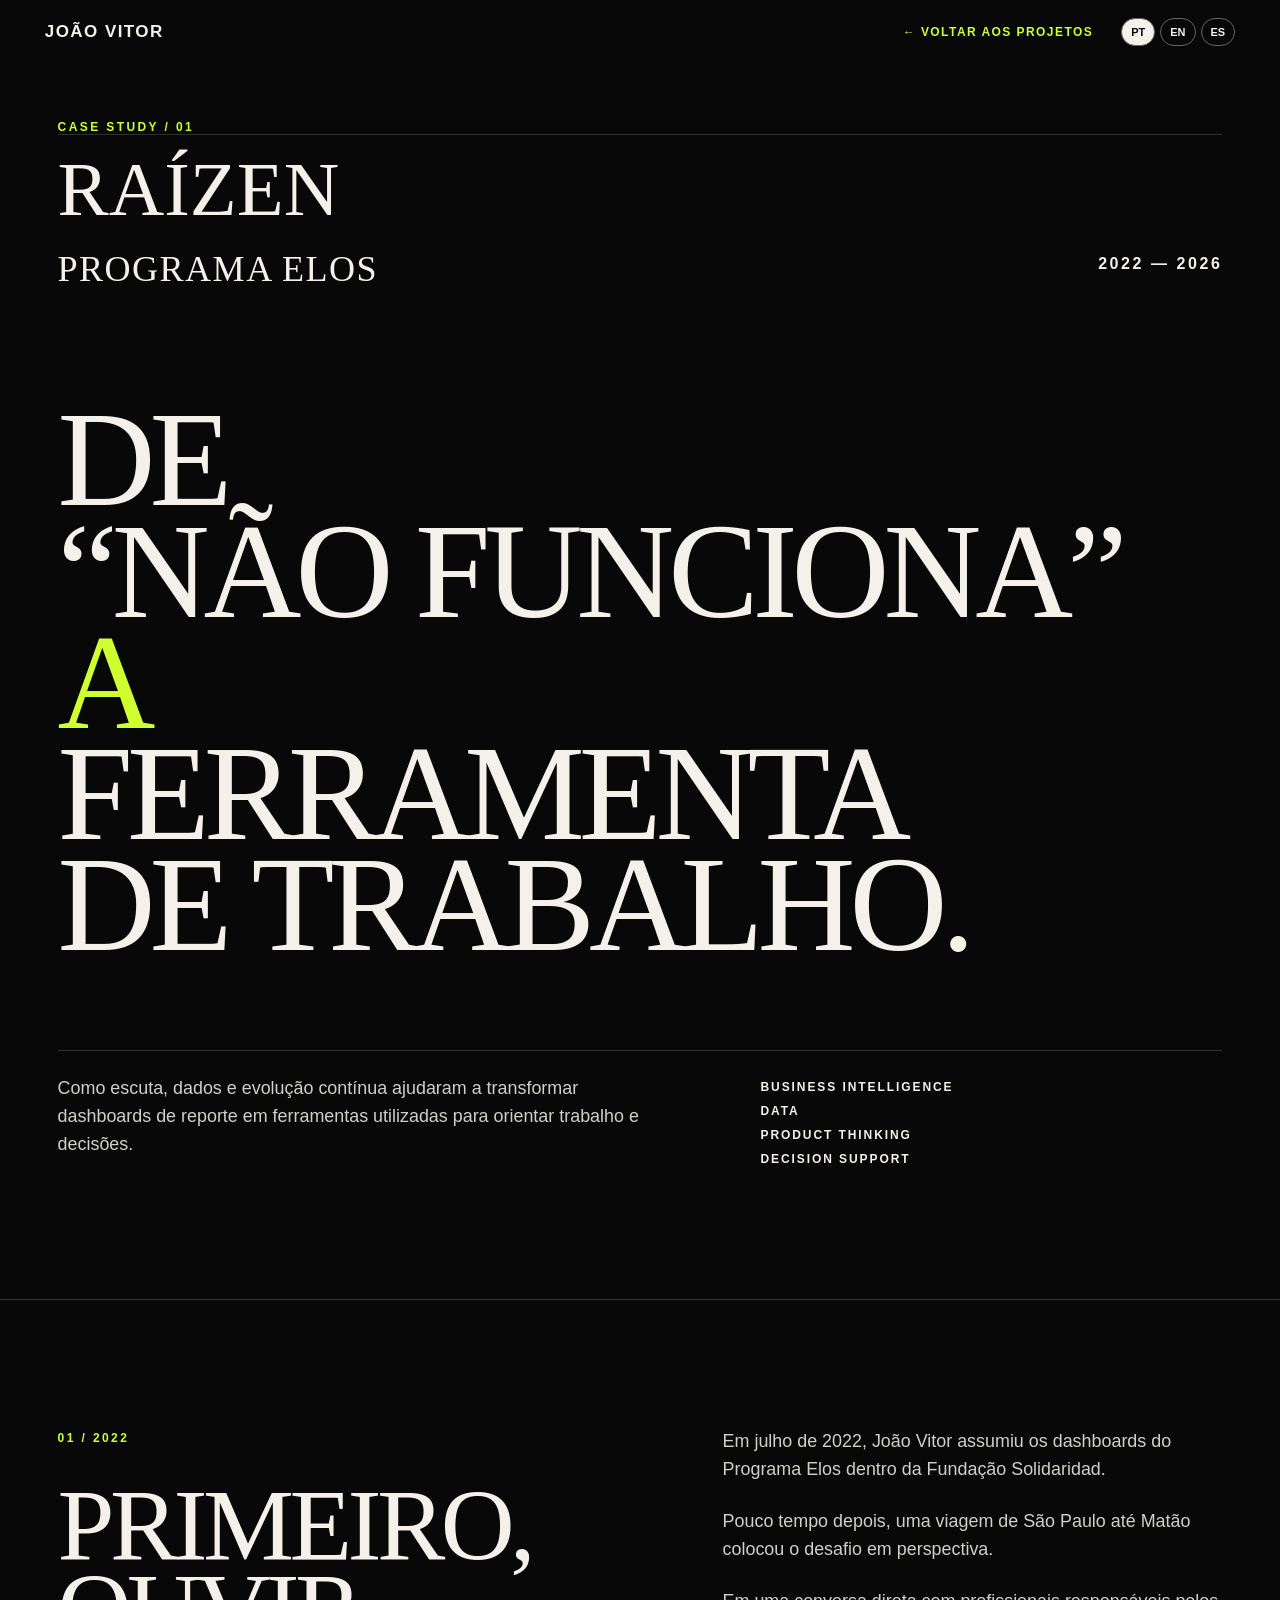
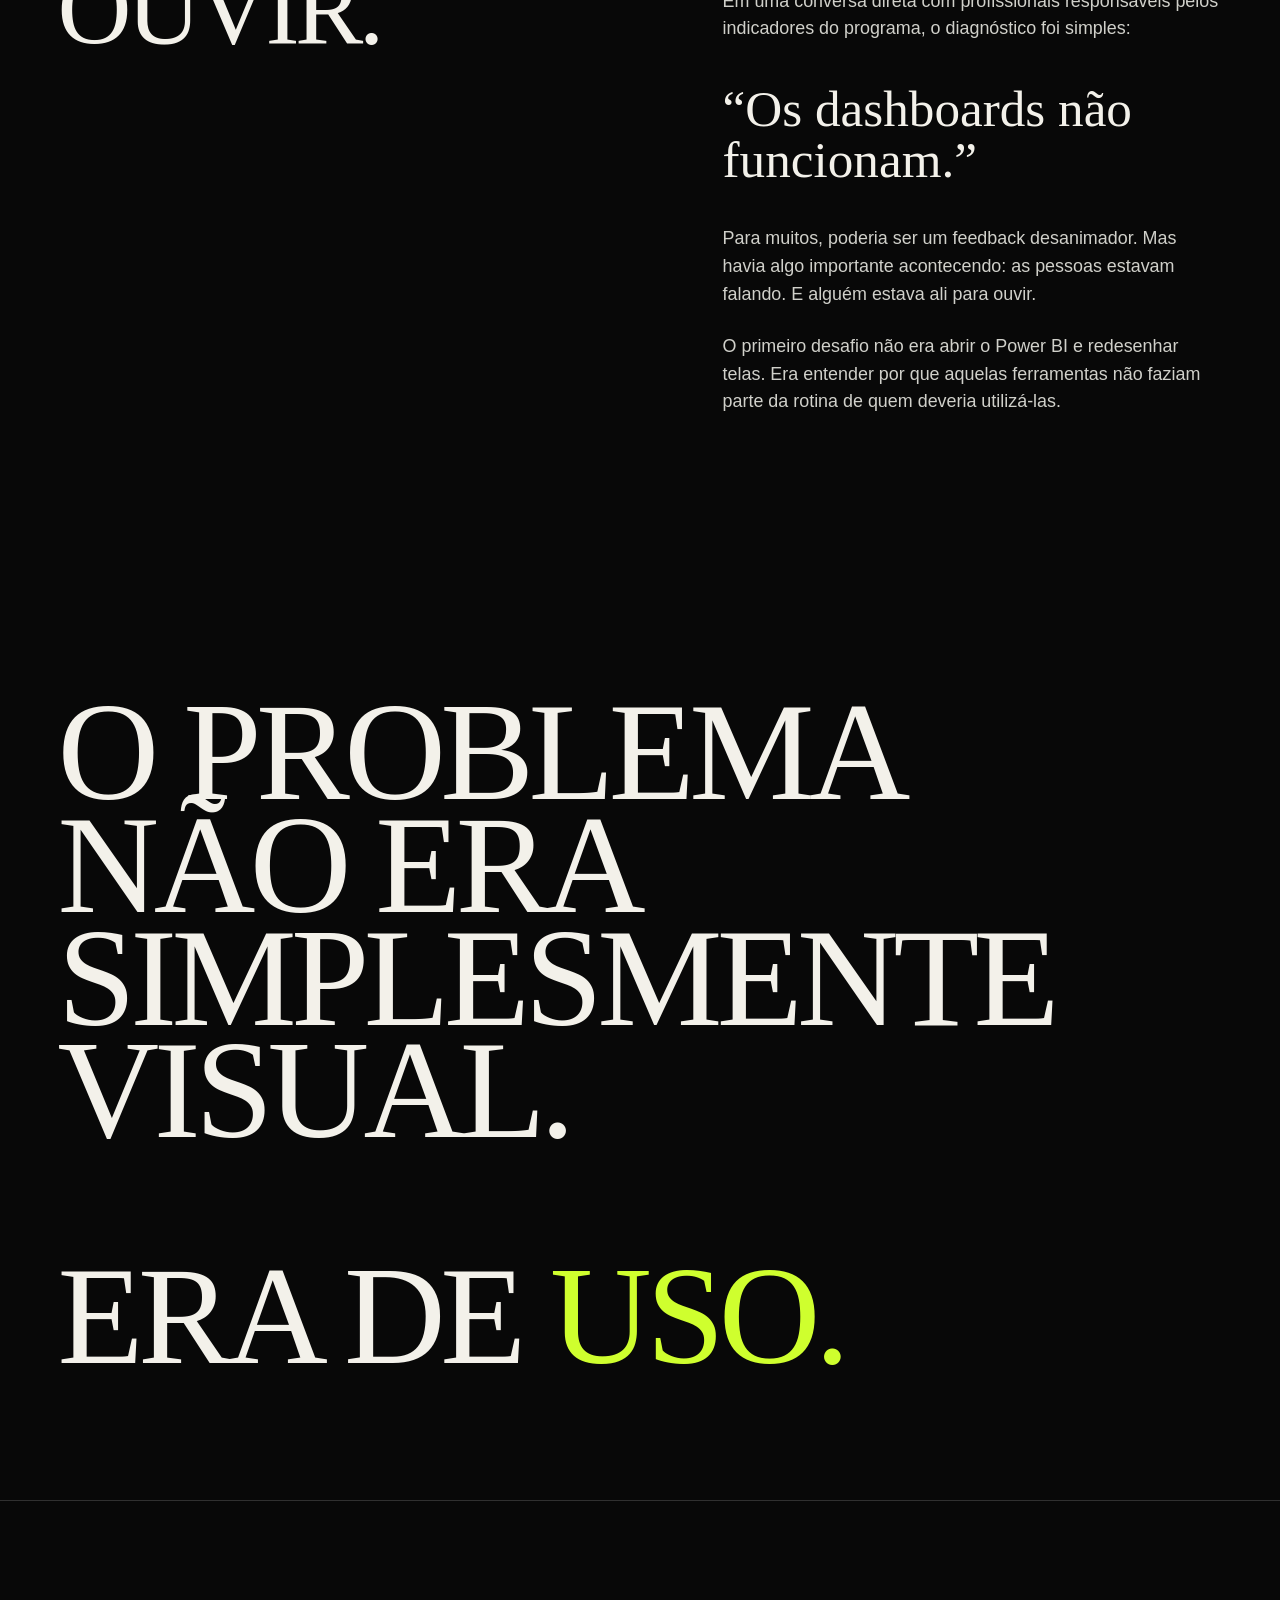
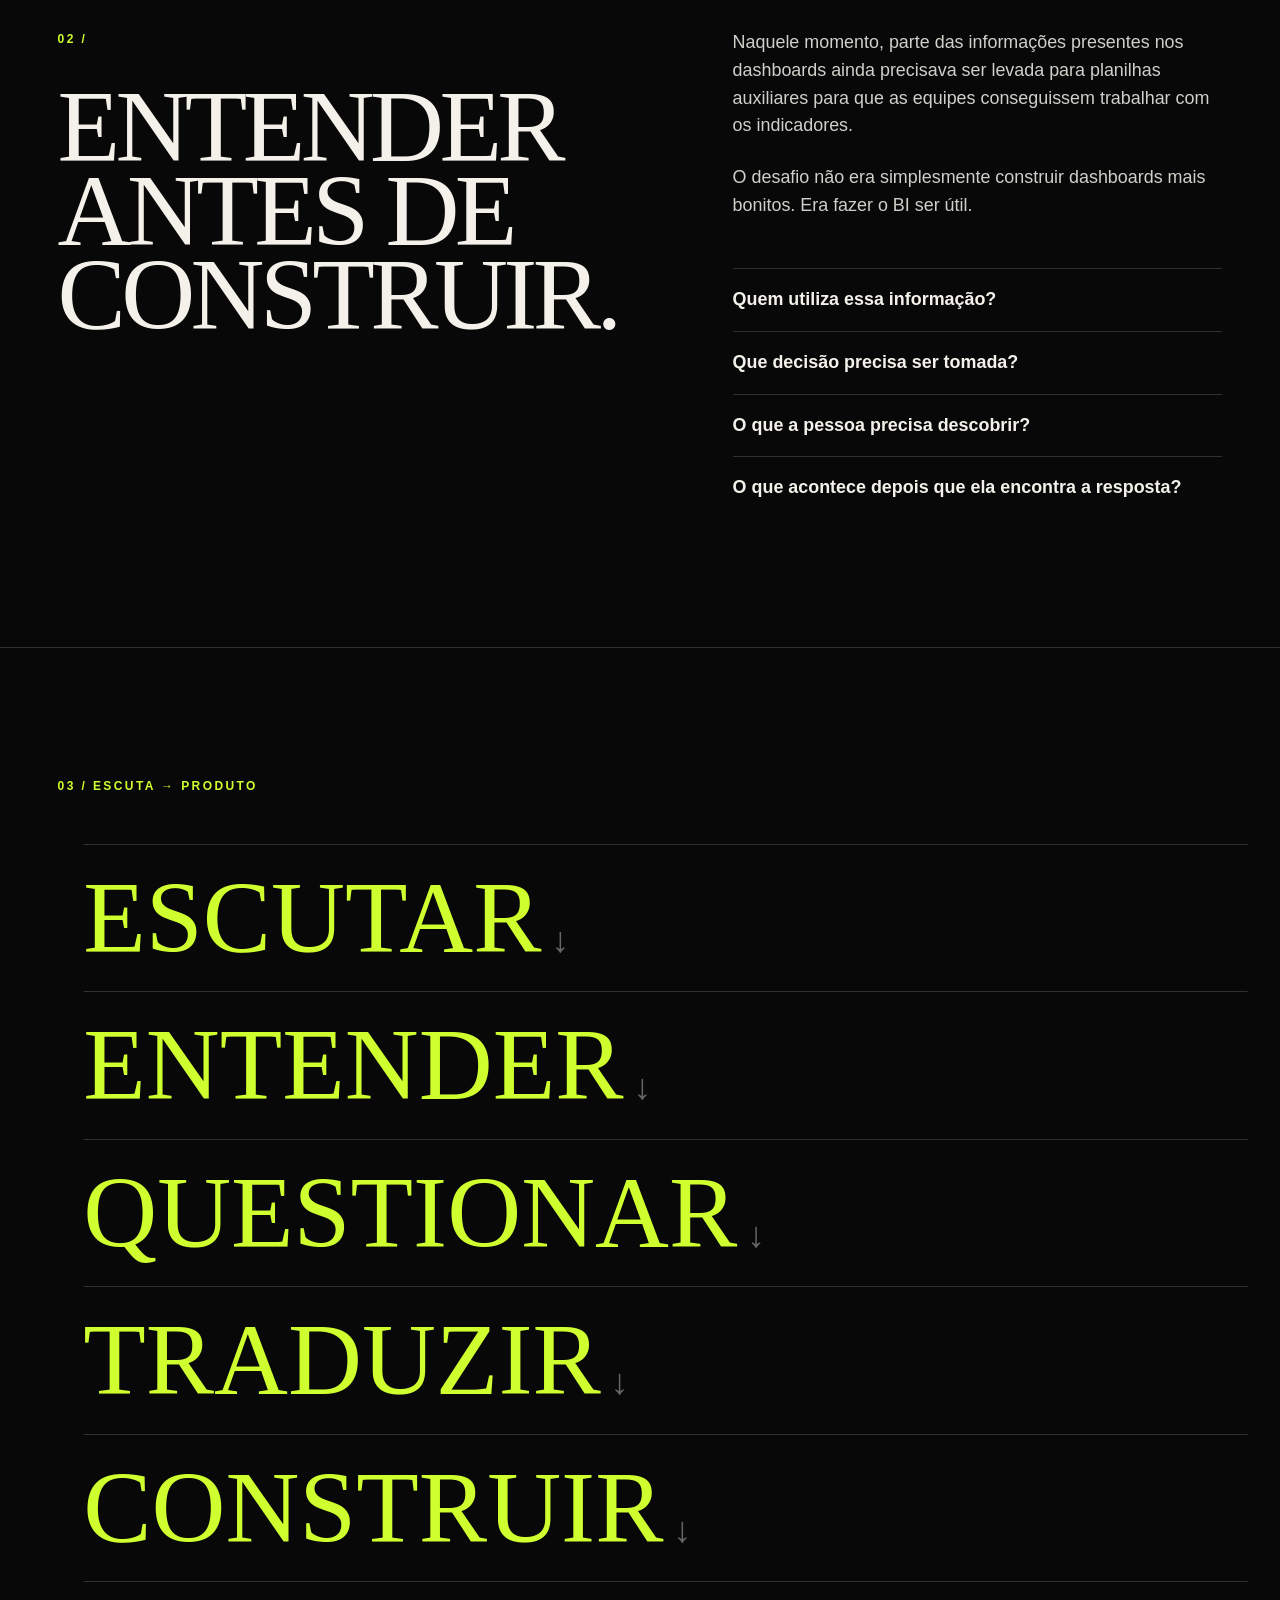
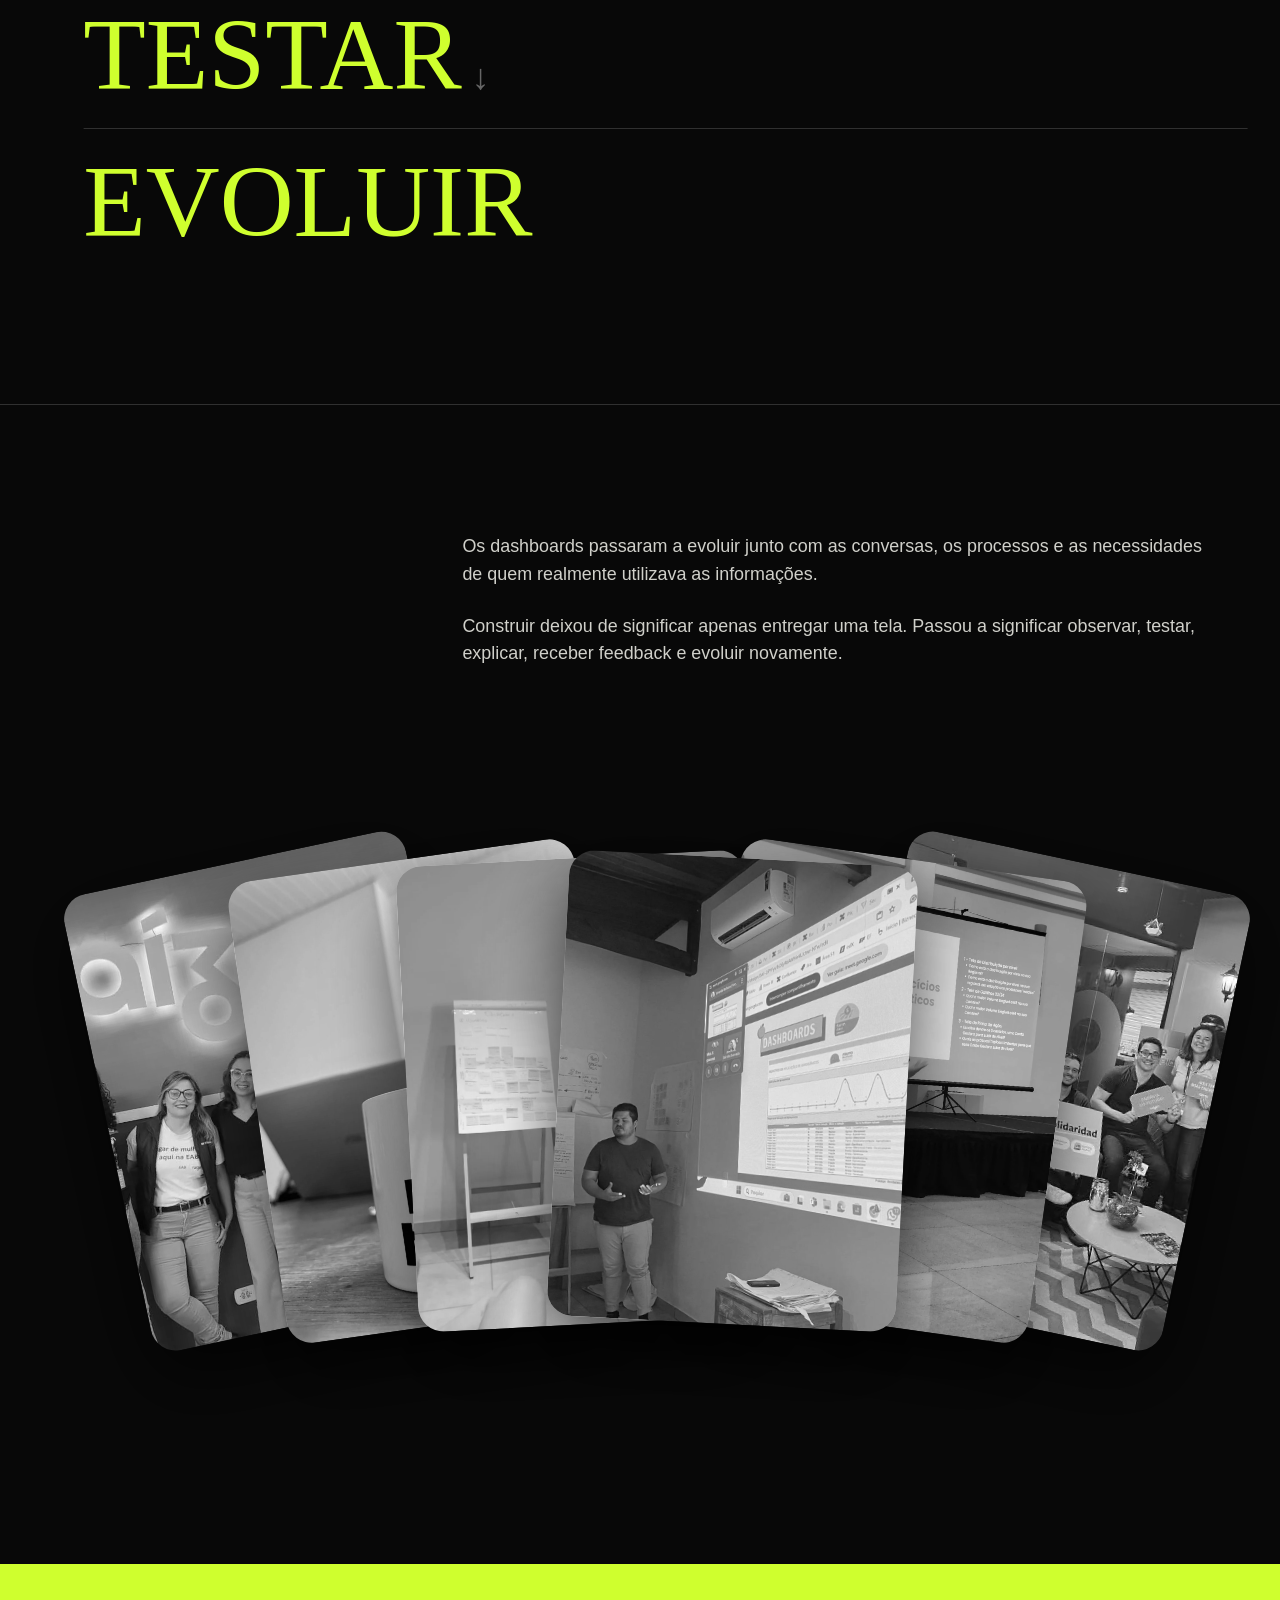
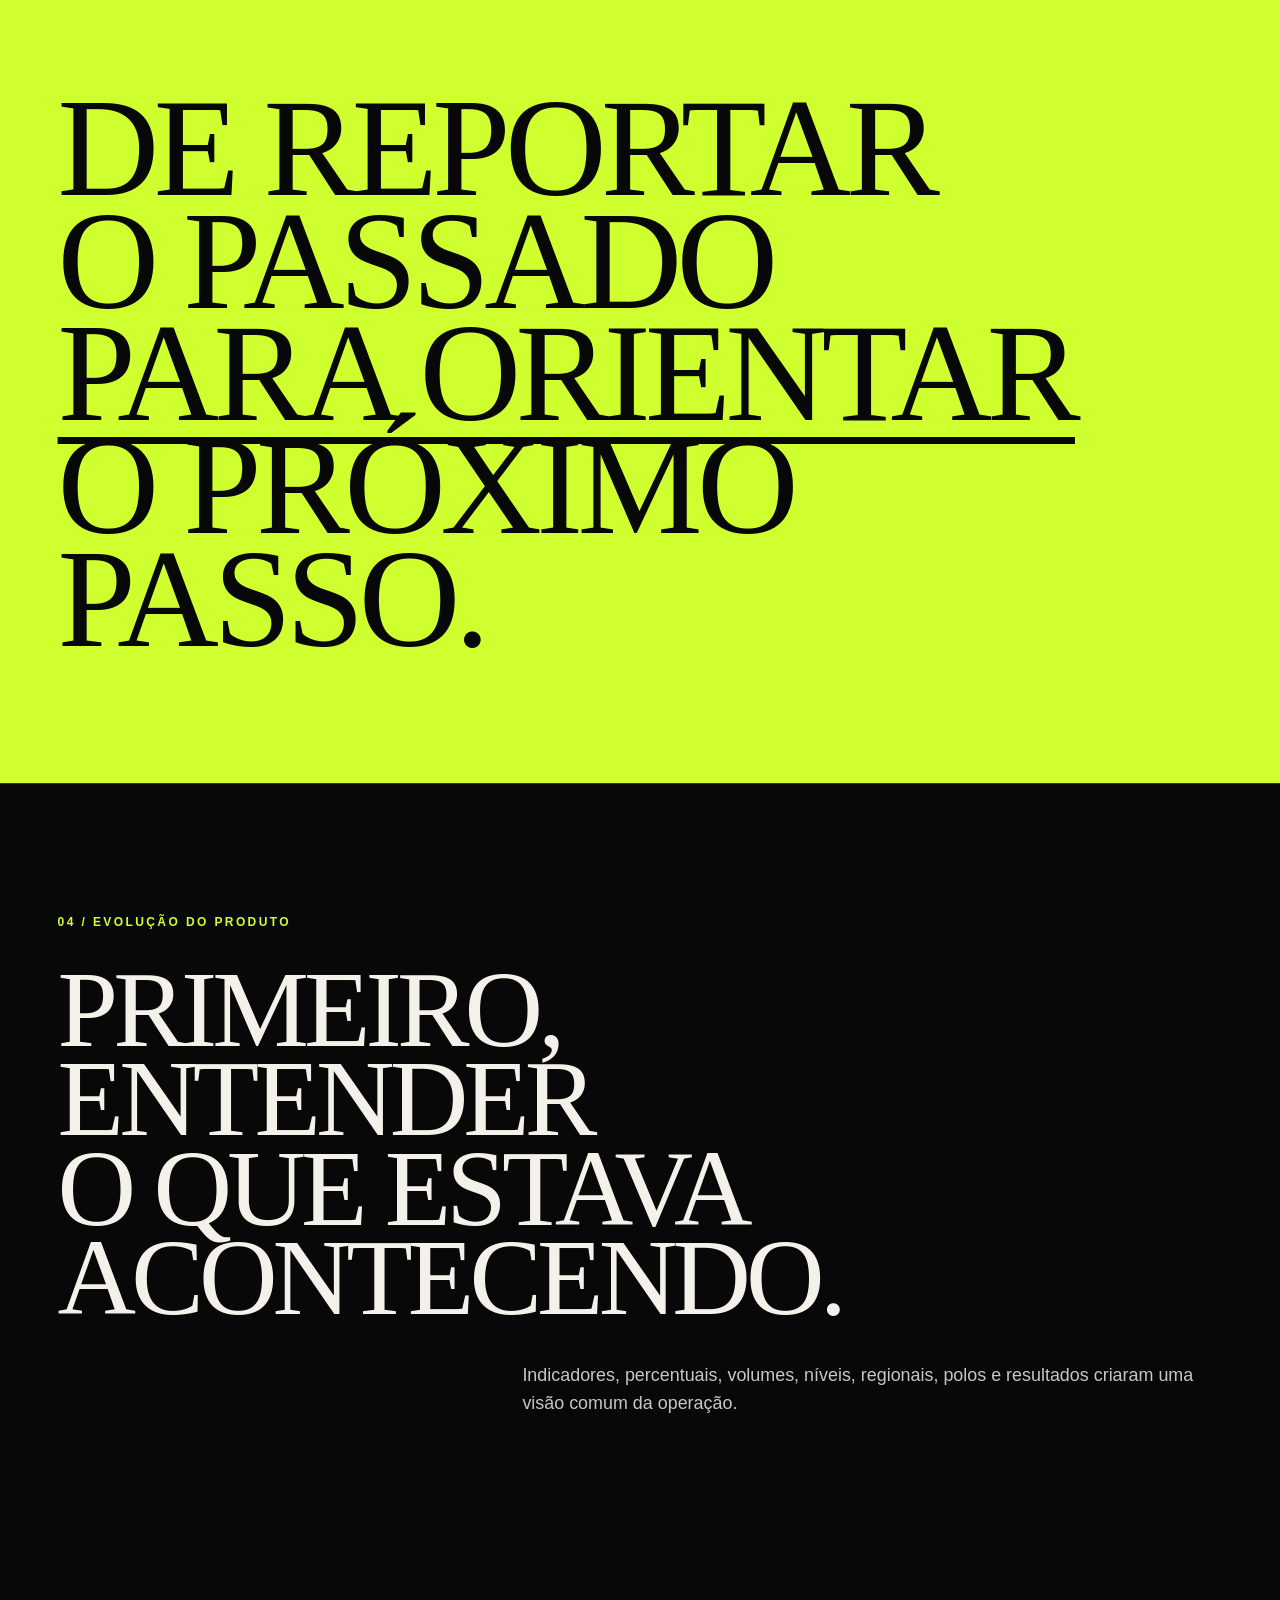
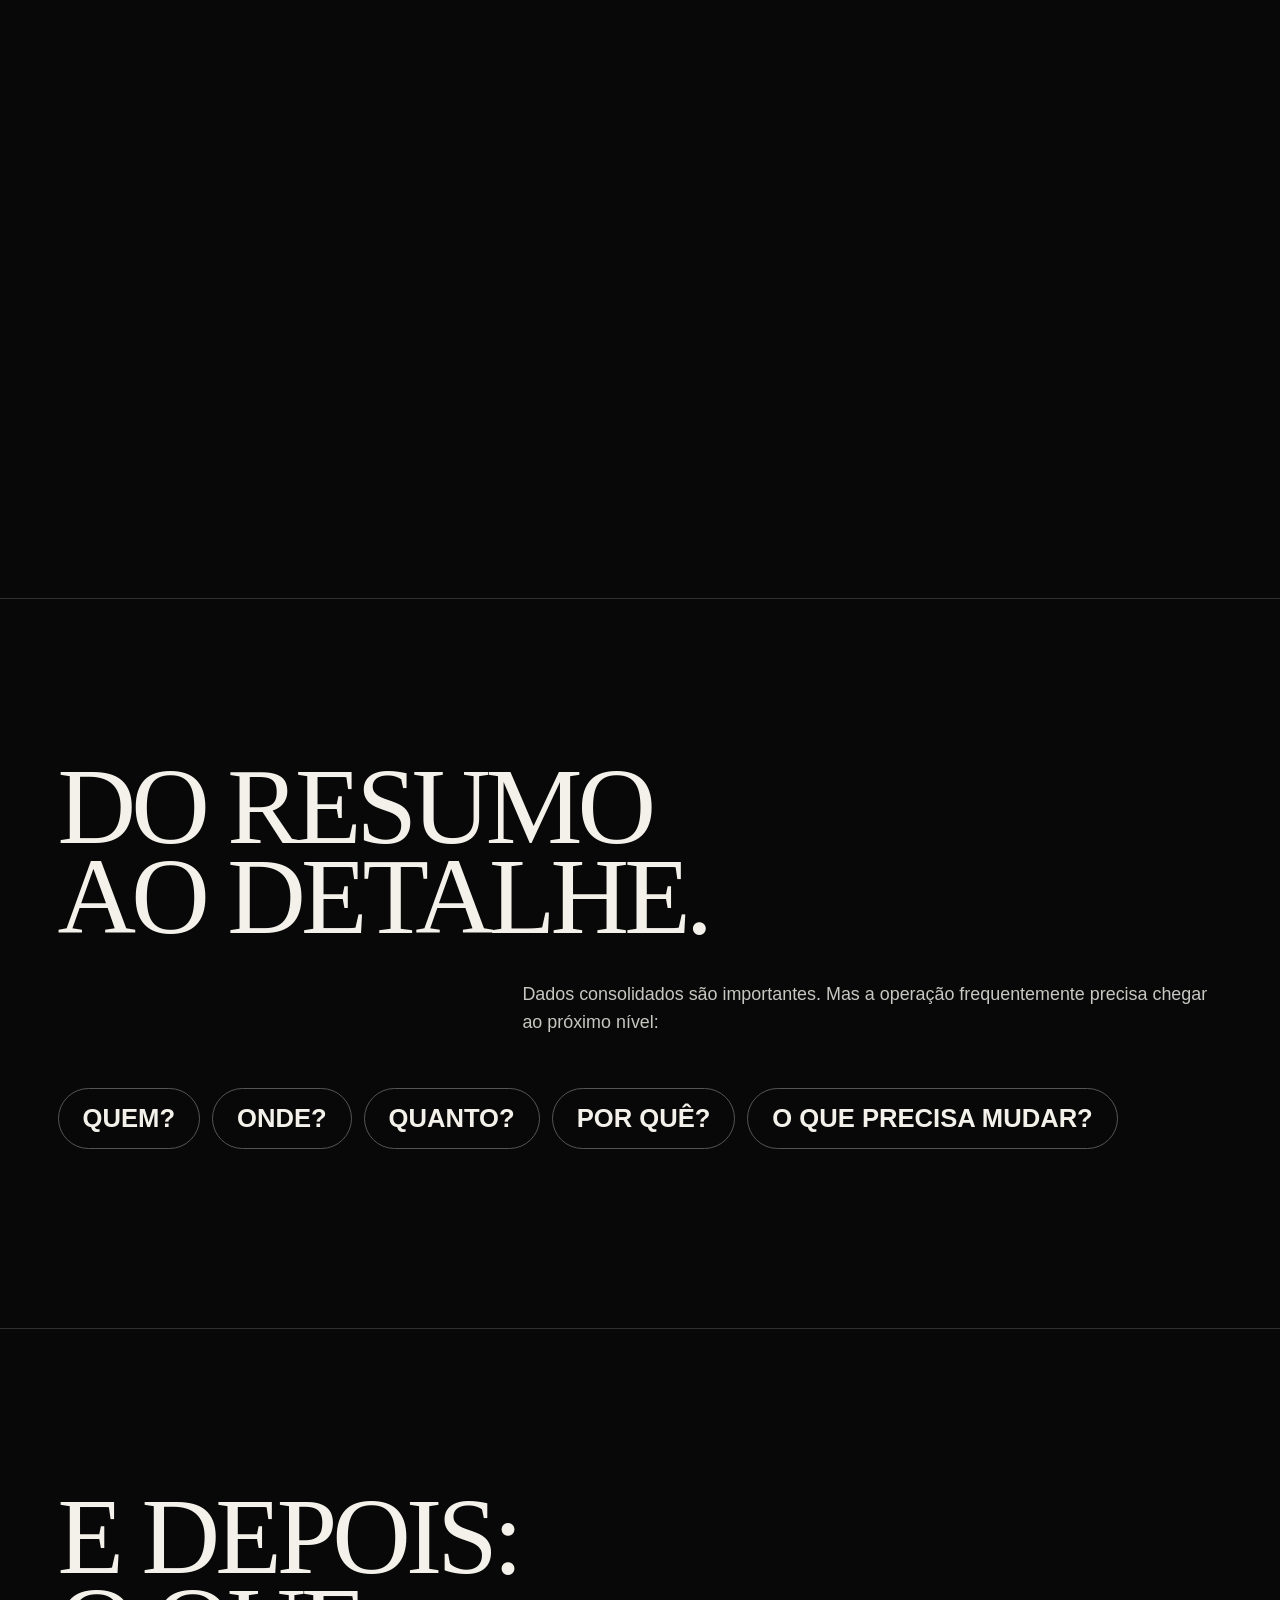
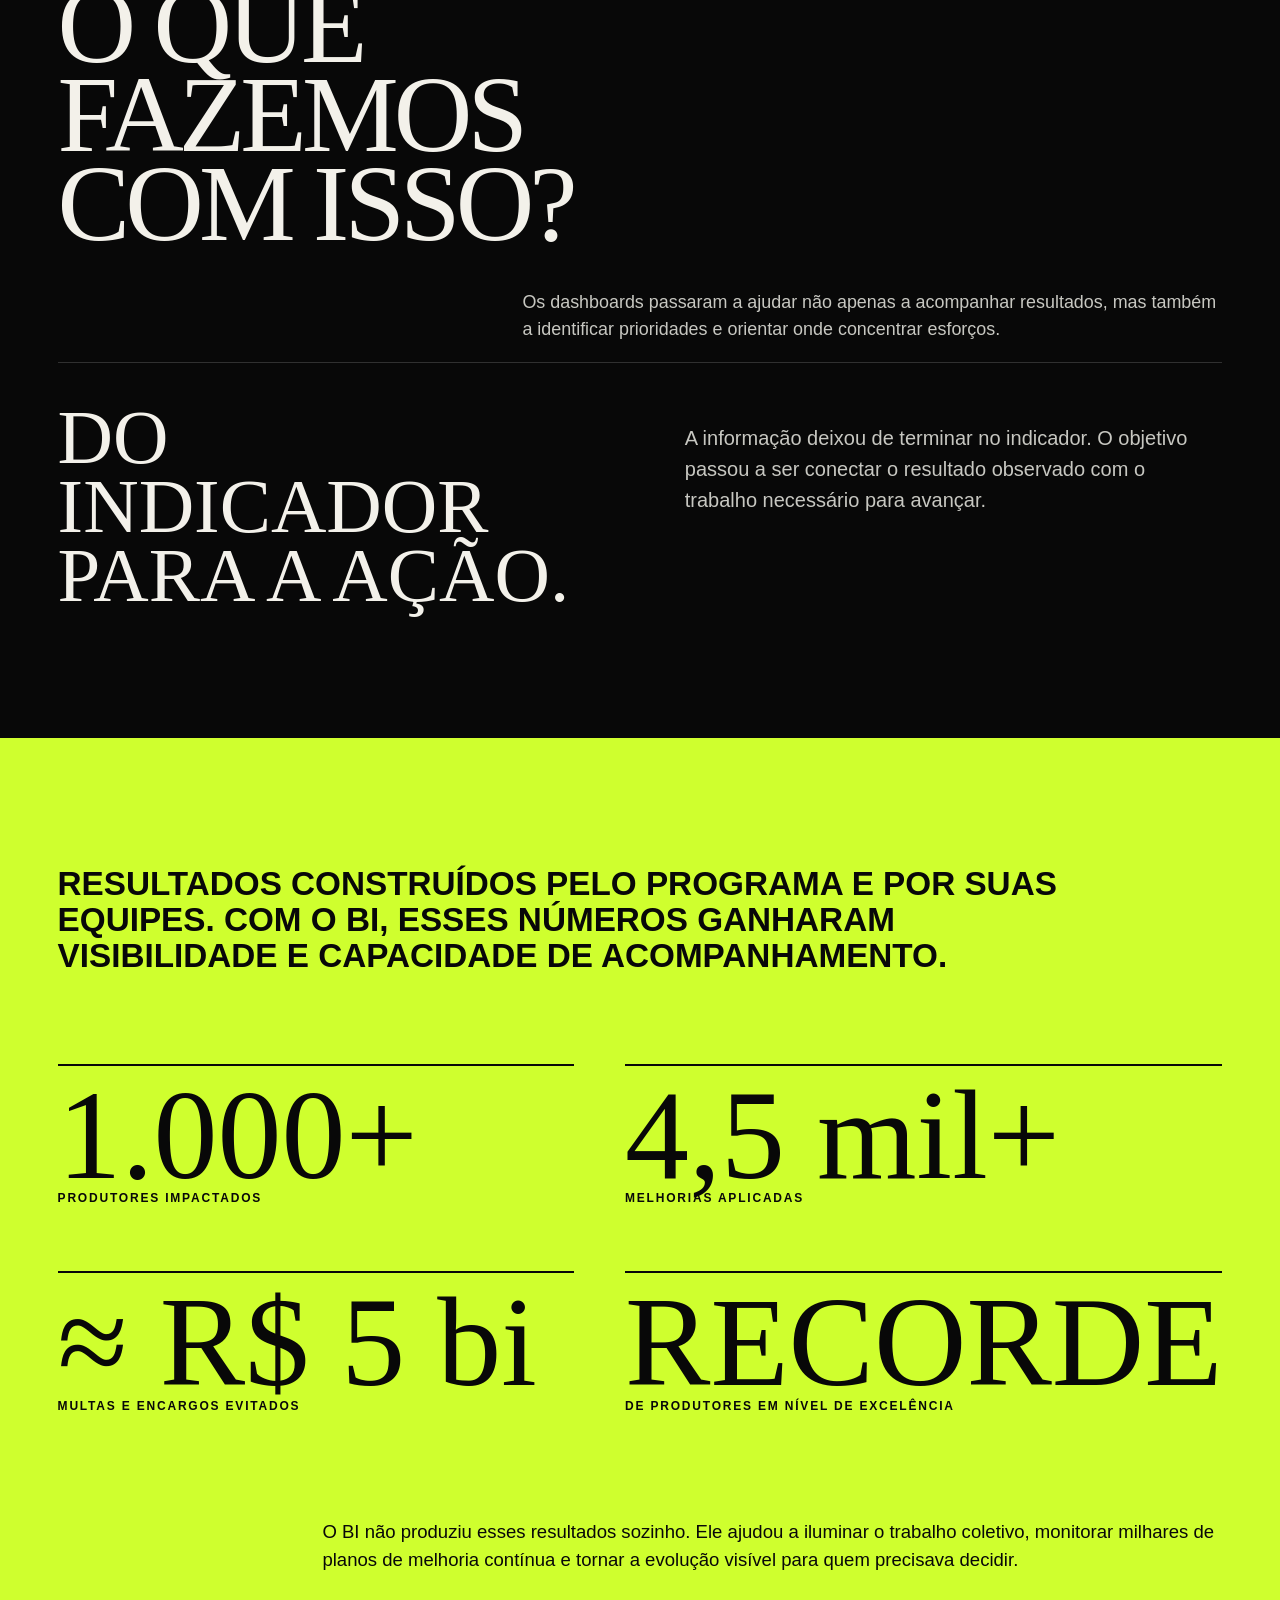
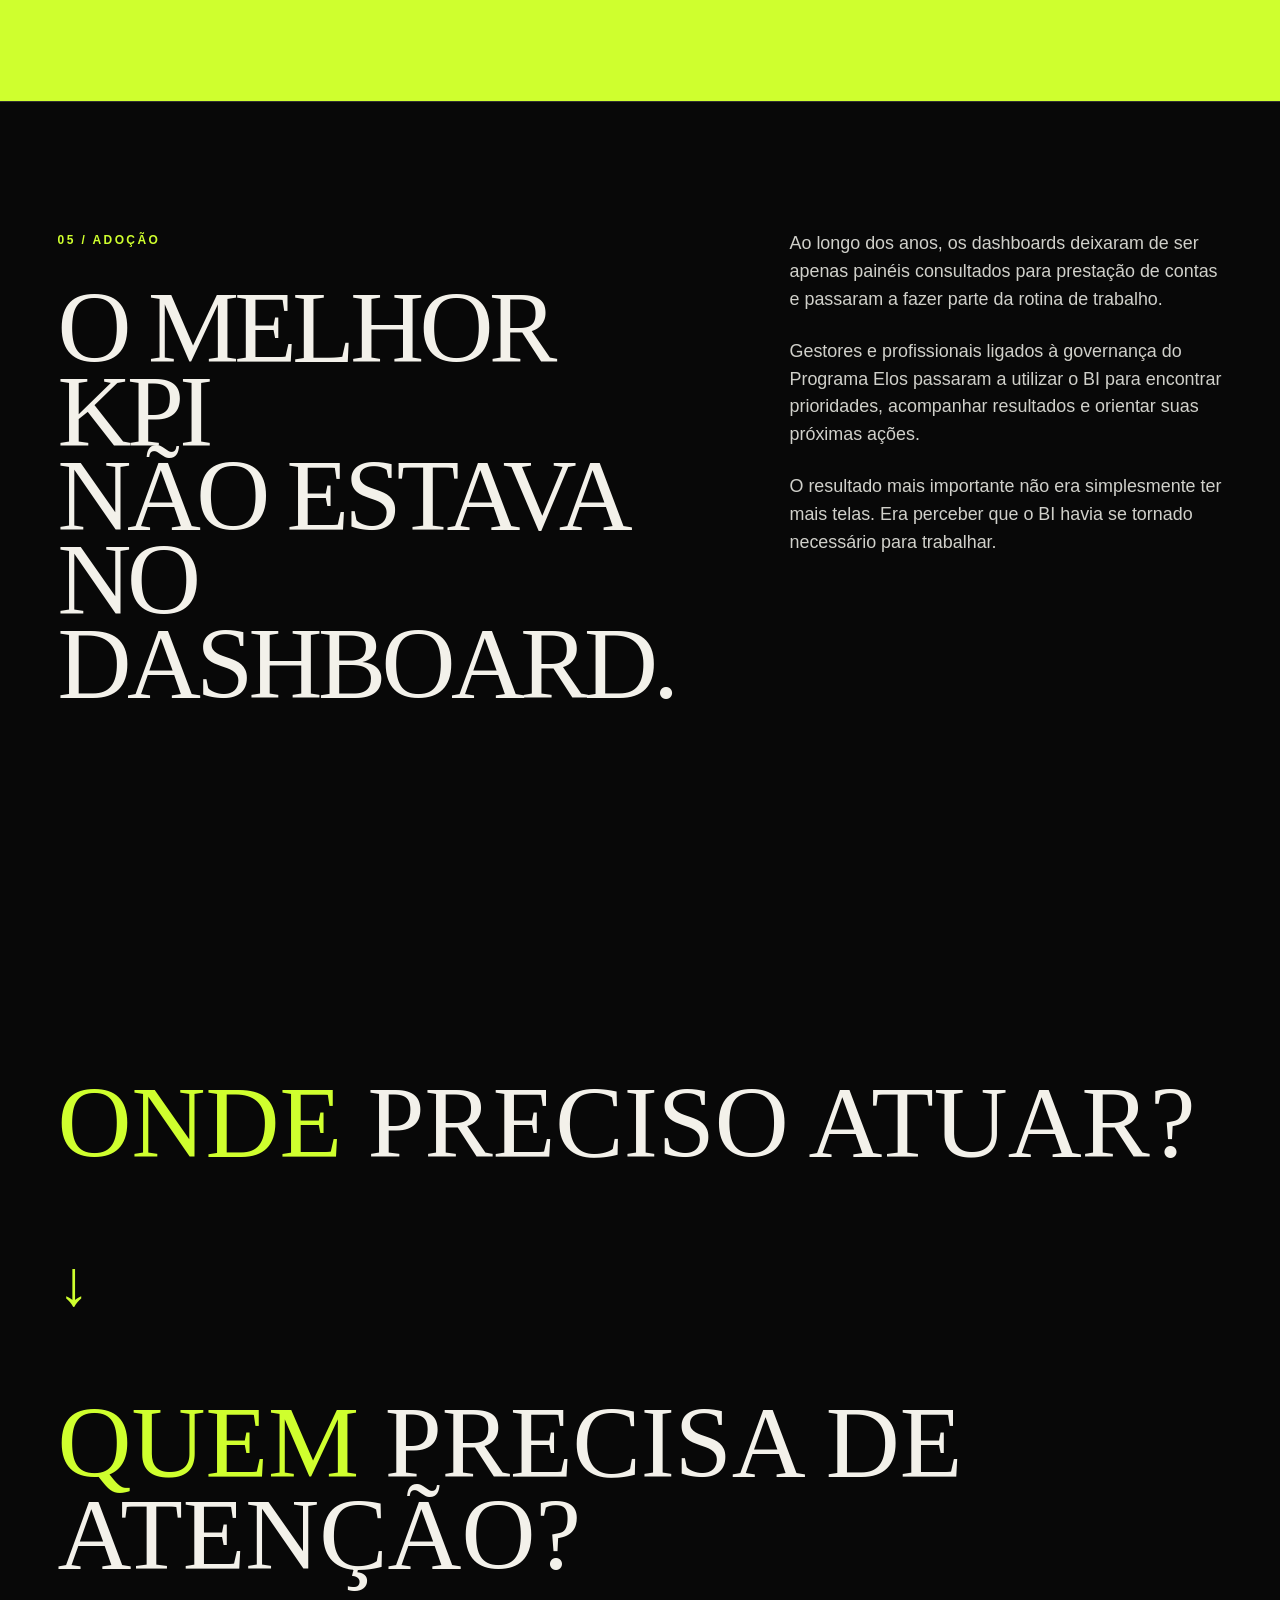
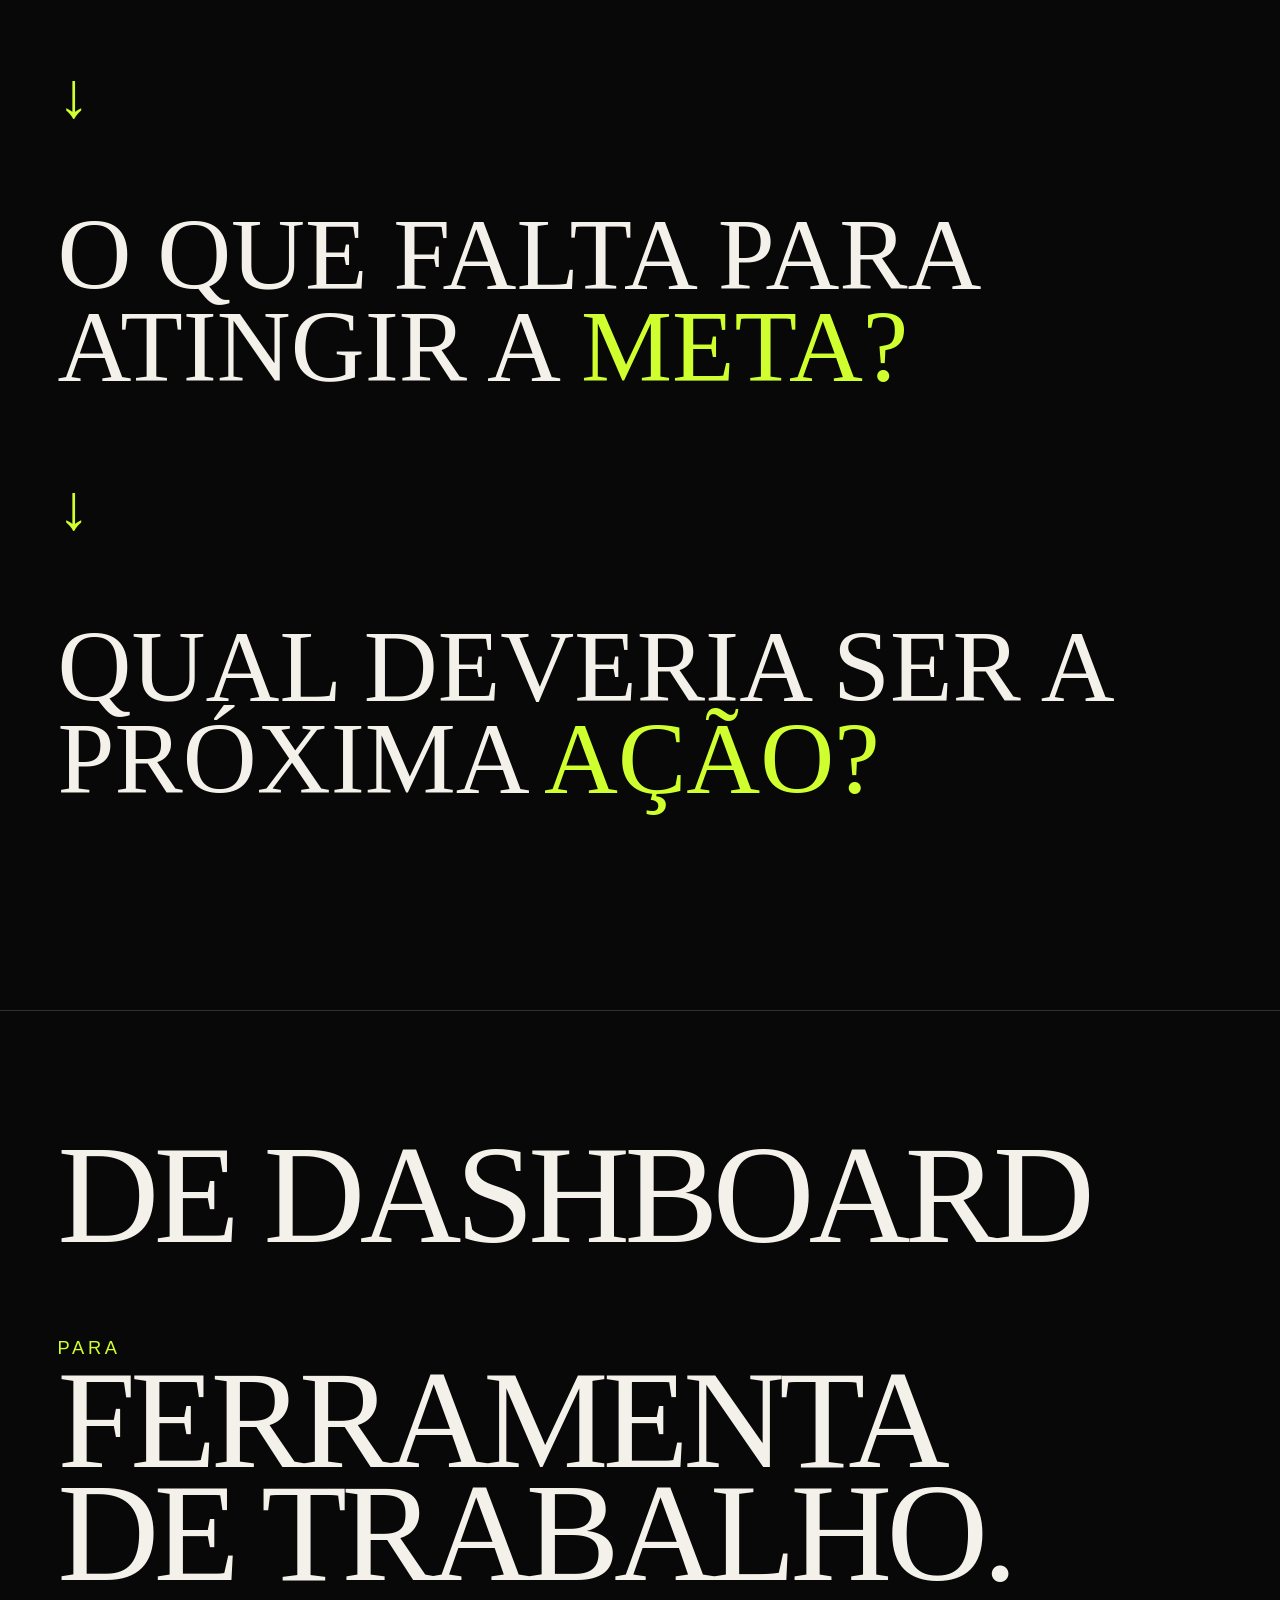
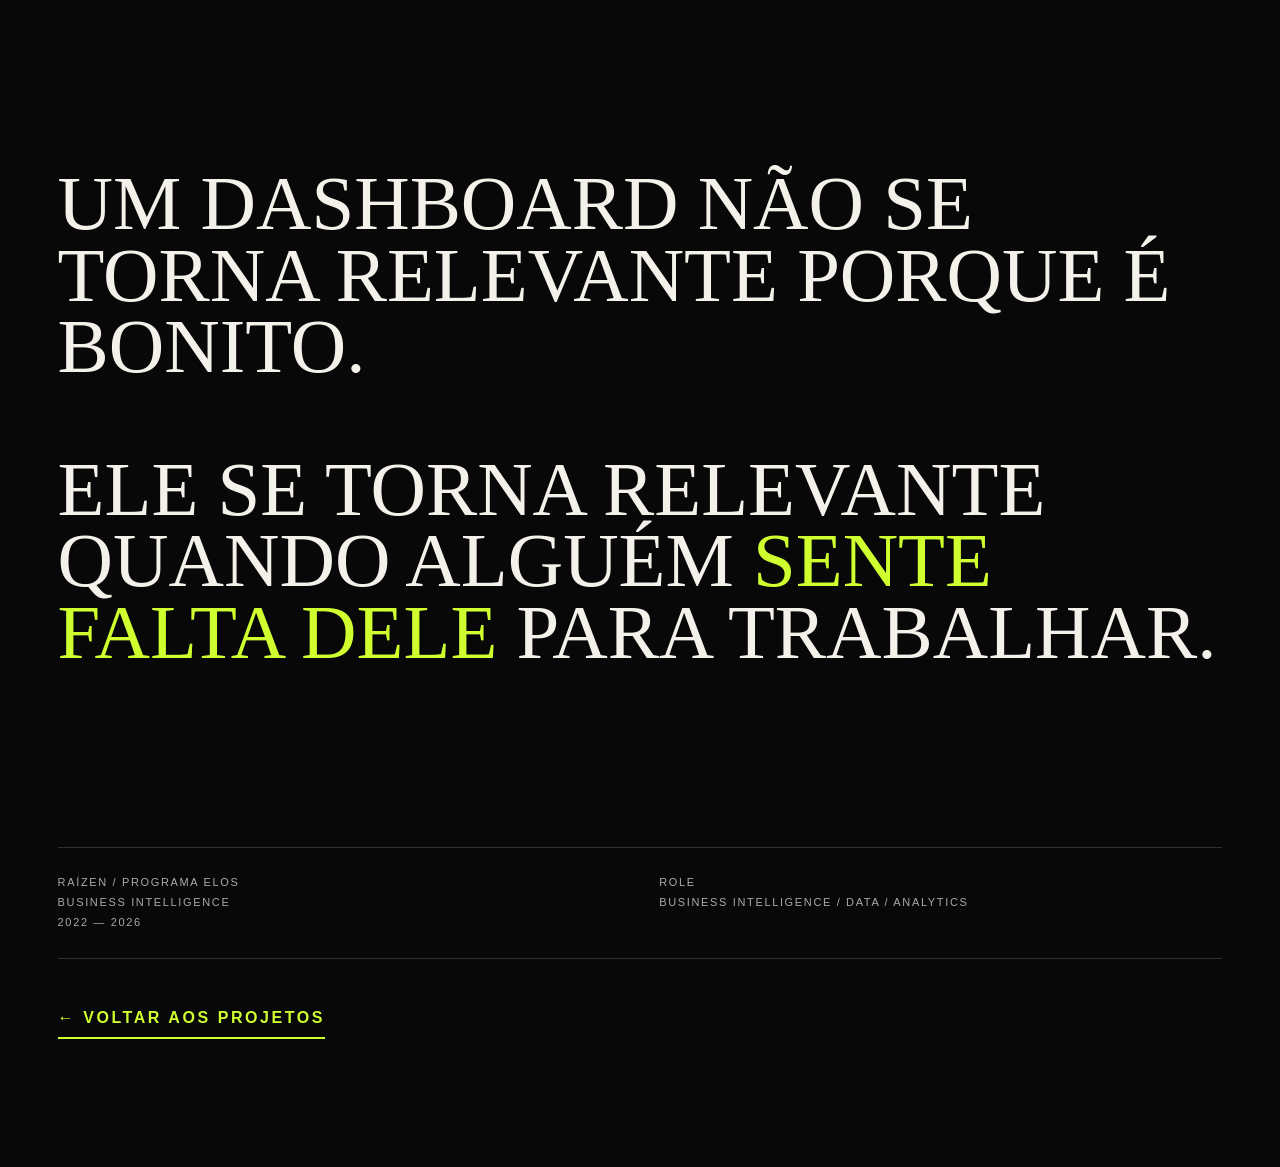
==== cases/raizen-elos/index.html @ 6db00ff1 "Add Raizen ELOS case study" ====
<!doctype html>
<html lang="pt-BR"><head>
<meta charset="utf-8"><meta name="viewport" content="width=device-width,initial-scale=1"><meta name="theme-color" content="#080808">
<meta name="description" content="Case Study do Programa ELOS: como escuta, dados e evolução contínua transformaram dashboards em ferramentas de trabalho.">
<title>Raízen / Programa ELOS — Case Study</title>
<link rel="icon" type="image/svg+xml" href="../../assets/favicon.svg"><link rel="canonical" href="https://joaogoncalves-collab.github.io/LandingPage/cases/raizen-elos/">
<meta property="og:type" content="article"><meta property="og:title" content="Raízen / Programa ELOS — Case Study"><meta property="og:image" content="https://joaogoncalves-collab.github.io/LandingPage/assets/cases/raizen-elos/team-raizen.webp">
<link rel="preload" as="image" href="../../assets/cases/raizen-elos/team-raizen.webp"><link rel="stylesheet" href="case.css"><script defer src="case.js"></script>
</head><body>
<a class="skip" href="#story" data-i18n="skip">Pular para o case</a>
<nav class="case-nav"><a class="brand" href="../../#work">JOÃO VITOR</a><a class="back" href="../../#work" data-i18n="back">← VOLTAR AOS PROJETOS</a><div class="langs" aria-label="Idioma"><button data-lang="pt">PT</button><button data-lang="en">EN</button><button data-lang="es">ES</button></div></nav>
<main id="story">
 <header class="case-hero section"><div class="wrap"><div class="kicker">CASE STUDY / 01</div><div class="hero-meta"><h1>RAÍZEN<br><span>PROGRAMA ELOS</span></h1><p>2022 — 2026</p></div><h2 data-i18n="heroTitle">DE<br>“NÃO FUNCIONA”<br><i>A</i><br>FERRAMENTA<br>DE TRABALHO.</h2><div class="hero-foot"><p data-i18n="heroDesc">Como escuta, dados e evolução contínua ajudaram a transformar dashboards de reporte em ferramentas utilizadas para orientar trabalho e decisões.</p><ul><li>BUSINESS INTELLIGENCE</li><li>DATA</li><li>PRODUCT THINKING</li><li>DECISION SUPPORT</li></ul></div></div></header>

 <section class="chapter section reveal"><div class="wrap split"><div><span class="num">01 / 2022</span><h2 data-i18n="listenTitle">PRIMEIRO,<br>OUVIR.</h2></div><div class="copy" data-i18n="listenCopy"><p>Em julho de 2022, João Vitor assumiu os dashboards do Programa Elos dentro da Fundação Solidaridad.</p><p>Pouco tempo depois, uma viagem de São Paulo até Matão colocou o desafio em perspectiva.</p><p>Em uma conversa direta com profissionais responsáveis pelos indicadores do programa, o diagnóstico foi simples:</p><blockquote>“Os dashboards não funcionam.”</blockquote><p>Para muitos, poderia ser um feedback desanimador. Mas havia algo importante acontecendo: as pessoas estavam falando. E alguém estava ali para ouvir.</p><p>O primeiro desafio não era abrir o Power BI e redesenhar telas. Era entender por que aquelas ferramentas não faziam parte da rotina de quem deveria utilizá-las.</p></div></div></section>
 <section class="statement section"><div class="wrap"><p data-i18n="useStatement">O PROBLEMA<br>NÃO ERA<br>SIMPLESMENTE<br>VISUAL.<br><br>ERA DE <em>USO.</em></p></div></section>

 <section class="chapter section reveal"><div class="wrap split"><div><span class="num">02 /</span><h2 data-i18n="understandTitle">ENTENDER<br>ANTES DE<br>CONSTRUIR.</h2></div><div class="copy" data-i18n="understandCopy"><p>Naquele momento, parte das informações presentes nos dashboards ainda precisava ser levada para planilhas auxiliares para que as equipes conseguissem trabalhar com os indicadores.</p><p>O desafio não era simplesmente construir dashboards mais bonitos. Era fazer o BI ser útil.</p><ul class="questions"><li>Quem utiliza essa informação?</li><li>Que decisão precisa ser tomada?</li><li>O que a pessoa precisa descobrir?</li><li>O que acontece depois que ela encontra a resposta?</li></ul></div></div></section>

 <section class="process section"><div class="wrap"><span class="num" data-i18n="processLabel">03 / ESCUTA → PRODUTO</span><ol><li data-i18n="p1">ESCUTAR</li><li data-i18n="p2">ENTENDER</li><li data-i18n="p3">QUESTIONAR</li><li data-i18n="p4">TRADUZIR</li><li data-i18n="p5">CONSTRUIR</li><li data-i18n="p6">TESTAR</li><li data-i18n="p7">EVOLUIR</li></ol></div></section>

 <section class="workshops section"><div class="wrap"><div class="workshop-copy copy reveal" data-i18n="workshopCopy"><p>Os dashboards passaram a evoluir junto com as conversas, os processos e as necessidades de quem realmente utilizava as informações.</p><p>Construir deixou de significar apenas entregar uma tela. Passou a significar observar, testar, explicar, receber feedback e evoluir novamente.</p></div> <div class="fan-shell photo-fan reveal" aria-label="Registros do trabalho coletivo"><img src="../../assets/cases/raizen-elos/team-raizen.webp" alt="Equipe do projeto na Raízen"><img src="../../assets/cases/raizen-elos/working.webp" loading="lazy" alt="João trabalhando durante o projeto"><img src="../../assets/cases/raizen-elos/workshop.webp" loading="lazy" alt="Workshop de construção do produto"><img src="../../assets/cases/raizen-elos/dashboard-presentation.webp" loading="lazy" alt="Apresentação de dashboard"><img src="../../assets/cases/raizen-elos/practical-exercises.webp" loading="lazy" alt="Exercícios práticos com usuários"><img src="../../assets/cases/raizen-elos/team-pulse.webp" loading="lazy" alt="Equipe reunida no Programa ELOS"></div></div></section>

 <section class="transition section"><div class="wrap"><p data-i18n="transition">DE REPORTAR<br>O PASSADO<br><span>PARA ORIENTAR</span><br>O PRÓXIMO PASSO.</p></div></section>

 <section class="dash-chapter section"><div class="wrap"><span class="num" data-i18n="evolutionLabel">04 / EVOLUÇÃO DO PRODUTO</span><h2 data-i18n="reportTitle">PRIMEIRO,<br>ENTENDER<br>O QUE ESTAVA<br>ACONTECENDO.</h2><p class="dash-copy" data-i18n="reportCopy">Indicadores, percentuais, volumes, níveis, regionais, polos e resultados criaram uma visão comum da operação.</p><div class="fan-shell bi-fan reveal" aria-label="Telas completas do BI ELOS com dados pessoais desfocados"><img src="../../assets/cases/raizen-elos/elos-full-action.webp" loading="lazy" alt="Tela completa de prioridades"><img src="../../assets/cases/raizen-elos/elos-full-guidance.webp" loading="lazy" alt="Tela completa de orientação para subida de nível"><img src="../../assets/cases/raizen-elos/elos-full-detail.webp" loading="lazy" alt="Tela completa de detalhamento, com dados sensíveis desfocados"><img src="../../assets/cases/raizen-elos/elos-full-overview.webp" loading="lazy" alt="Tela completa de visão geral, com dados sensíveis desfocados"><img src="../../assets/cases/raizen-elos/elos-full-reduction-table.webp" loading="lazy" alt="Tela completa de redução em tabela, com dados sensíveis desfocados"><img src="../../assets/cases/raizen-elos/elos-full-reduction-chart.webp" loading="lazy" alt="Tela completa de redução em gráficos, com dados sensíveis desfocados"></div></div></section>

 <section class="dash-chapter section"><div class="wrap"><h2 data-i18n="detailTitle">DO RESUMO<br>AO DETALHE.</h2><p class="dash-copy" data-i18n="detailCopy">Dados consolidados são importantes. Mas a operação frequentemente precisa chegar ao próximo nível:</p><div class="big-questions"><span data-i18n="q1">QUEM?</span><span data-i18n="q2">ONDE?</span><span data-i18n="q3">QUANTO?</span><span data-i18n="q4">POR QUÊ?</span><span data-i18n="q5">O QUE PRECISA MUDAR?</span></div></div></section>

 <section class="dash-chapter section"><div class="wrap"><h2 data-i18n="actionTitle">E DEPOIS:<br>O QUE<br>FAZEMOS<br>COM ISSO?</h2><p class="dash-copy" data-i18n="actionCopy">Os dashboards passaram a ajudar não apenas a acompanhar resultados, mas também a identificar prioridades e orientar onde concentrar esforços.</p><div class="action-note"><h3 data-i18n="indicatorTitle">DO INDICADOR<br>PARA A AÇÃO.</h3><p data-i18n="indicatorCopy">A informação deixou de terminar no indicador. O objetivo passou a ser conectar o resultado observado com o trabalho necessário para avançar.</p></div></div></section>

 <section class="scale section"><div class="wrap"><p class="impact-intro" data-i18n="impactIntro">RESULTADOS CONSTRUÍDOS PELO PROGRAMA E POR SUAS EQUIPES. COM O BI, ESSES NÚMEROS GANHARAM VISIBILIDADE E CAPACIDADE DE ACOMPANHAMENTO.</p><div class="stats impact-stats"><div><b>1.000+</b><span data-i18n="producers">PRODUTORES IMPACTADOS</span></div><div><b>4,5 mil+</b><span data-i18n="improvements">MELHORIAS APLICADAS</span></div><div><b>≈ R$ 5 bi</b><span data-i18n="avoided">MULTAS E ENCARGOS EVITADOS</span></div><div><b data-i18n="excellenceValue">RECORDE</b><span data-i18n="excellence">DE PRODUTORES EM NÍVEL DE EXCELÊNCIA</span></div></div><p class="impact-note" data-i18n="impactNote">O BI não produziu esses resultados sozinho. Ele ajudou a iluminar o trabalho coletivo, monitorar milhares de planos de melhoria contínua e tornar a evolução visível para quem precisava decidir.</p></div></section>

 <section class="chapter section adoption"><div class="wrap split"><div><span class="num" data-i18n="adoptionLabel">05 / ADOÇÃO</span><h2 data-i18n="adoptionTitle">O MELHOR KPI<br>NÃO ESTAVA<br>NO DASHBOARD.</h2></div><div class="copy" data-i18n="adoptionCopy"><p>Ao longo dos anos, os dashboards deixaram de ser apenas painéis consultados para prestação de contas e passaram a fazer parte da rotina de trabalho.</p><p>Gestores e profissionais ligados à governança do Programa Elos passaram a utilizar o BI para encontrar prioridades, acompanhar resultados e orientar suas próximas ações.</p><p>O resultado mais importante não era simplesmente ter mais telas. Era perceber que o BI havia se tornado necessário para trabalhar.</p></div></div></section>

 <section class="business-questions section"><div class="wrap"><p><em data-i18n="where">ONDE</em> <span data-i18n="whereRest">PRECISO ATUAR?</span></p><i>↓</i><p><em data-i18n="who">QUEM</em> <span data-i18n="whoRest">PRECISA DE ATENÇÃO?</span></p><i>↓</i><p><span data-i18n="whatMissing">O QUE FALTA PARA ATINGIR A</span> <em data-i18n="goal">META?</em></p><i>↓</i><p><span data-i18n="next">QUAL DEVERIA SER A PRÓXIMA</span> <em data-i18n="actionWord">AÇÃO?</em></p></div></section>

 <section class="closing section"><div class="wrap"><p class="closing-first" data-i18n="closing1">DE DASHBOARD<br><small>PARA</small><br>FERRAMENTA<br>DE TRABALHO.</p><p class="closing-last" data-i18n="closing2">UM DASHBOARD NÃO SE TORNA RELEVANTE PORQUE É BONITO.<br><br>ELE SE TORNA RELEVANTE QUANDO ALGUÉM <em>SENTE FALTA DELE</em> PARA TRABALHAR.</p><div class="credits"><div>RAÍZEN / PROGRAMA ELOS<br>BUSINESS INTELLIGENCE<br>2022 — 2026</div><div>ROLE<br>BUSINESS INTELLIGENCE / DATA / ANALYTICS</div></div><a class="final-back" href="../../#work" data-i18n="back">← VOLTAR AOS PROJETOS</a></div></section>
</main>
</body></html>
---- cases/raizen-elos/case.css ----
:root{--black:#080808;--off:#f3f1ea;--acid:#cfff2e;--gray:#a6a6a0;--line:#303030;--serif:"Instrument Serif","Times New Roman",serif}*{box-sizing:border-box}html{scroll-behavior:smooth}body{margin:0;background:var(--black);color:var(--off);font-family:Arial,Helvetica,sans-serif;overflow-x:hidden}a{color:inherit;text-decoration:none}.skip{position:fixed;left:1rem;top:-5rem;z-index:200;background:var(--acid);color:#000;padding:.8rem}.skip:focus{top:1rem}.case-nav{position:fixed;z-index:100;top:0;left:0;right:0;display:flex;align-items:center;gap:28px;padding:18px 3.5vw;background:linear-gradient(#080808f4,#08080800);font-size:12px;font-weight:900;letter-spacing:.12em}.brand{margin-right:auto;font-size:17px}.back{color:var(--acid)}.langs{display:flex;gap:5px}.langs button{border:1px solid #666;border-radius:99px;background:transparent;color:var(--off);font-size:11px;font-weight:900;padding:7px 9px;cursor:pointer}.langs button.active{background:var(--off);color:#080808}.wrap{width:min(91vw,1660px);margin:auto}.section{padding:clamp(90px,10vw,180px) 0}.kicker,.num{color:var(--acid);font-size:12px;font-weight:900;letter-spacing:.2em}.case-hero{min-height:100svh;padding-top:120px}.hero-meta{display:flex;justify-content:space-between;align-items:end;border-top:1px solid var(--line);padding-top:22px}.hero-meta h1{font-family:var(--serif);font-weight:400;font-size:clamp(3rem,6vw,7rem);line-height:.86;margin:0}.hero-meta h1 span{font-size:.47em;letter-spacing:.04em}.hero-meta p{letter-spacing:.16em;font-weight:900}.case-hero h2,.chapter h2,.dash-chapter h2{font-family:var(--serif);font-weight:400;font-size:clamp(4.7rem,10.6vw,13rem);line-height:.82;letter-spacing:-.045em;margin:9vw 0 7vw}.case-hero h2 i{color:var(--acid);font-style:normal}.hero-foot{display:grid;grid-template-columns:1.3fr 1fr;gap:8vw;border-top:1px solid var(--line);padding-top:24px}.hero-foot p,.copy{font-size:clamp(17px,1.4vw,23px);line-height:1.55;color:#d0d0ca}.hero-foot p{max-width:780px;margin:0}.hero-foot ul{list-style:none;margin:0;padding:0;font-size:12px;font-weight:900;letter-spacing:.16em;line-height:2}.split{display:grid;grid-template-columns:1.1fr 1fr;gap:9vw}.chapter{border-top:1px solid var(--line)}.chapter h2{font-size:clamp(4.2rem,8vw,10rem);margin:38px 0}.copy p{margin:0 0 1.35em}.copy blockquote{font-family:var(--serif);font-size:clamp(2.4rem,4vw,5.5rem);line-height:1;margin:2.5rem 0;color:var(--off)}.documentary{margin:0 auto;position:relative}.documentary.wide{width:min(90vw,1720px)}.documentary img{display:block;width:100%;height:auto}.documentary img,.portrait-photo,.photo-pair img,.photo-fan img{filter:grayscale(1);transition:filter .75s ease,transform .75s ease}.documentary:hover img,.portrait-photo:hover,.photo-pair img:hover,.documentary img.color-on,.portrait-photo.color-on,.photo-pair img.color-on,.photo-fan img.color-on{filter:grayscale(0)}.documentary figcaption{position:absolute;left:20px;bottom:18px;background:#080808dd;padding:13px 16px;color:var(--acid);font-size:11px;font-weight:900;letter-spacing:.18em;line-height:1.7}.statement p,.transition p,.closing-first{font-family:var(--serif);font-size:clamp(5rem,11vw,14rem);line-height:.8;letter-spacing:-.04em;margin:0}.statement em,.transition span,.closing em,.business-questions em{color:var(--acid);font-style:normal}.questions{list-style:none;padding:0;margin:3rem 0 0}.questions li{border-top:1px solid var(--line);padding:17px 0;color:var(--off);font-weight:700}.photo-pause-grid{display:grid;grid-template-columns:1.1fr .9fr;align-items:center;gap:7vw}.portrait-photo{width:100%;max-height:1000px;object-fit:cover}.overlay-copy{font-family:var(--serif);font-size:clamp(4rem,7.5vw,9rem);line-height:.85}.process{border-block:1px solid var(--line)}.process ol{list-style:none;padding:0;margin:50px 0 0}.process li{font-family:var(--serif);font-size:clamp(4rem,8vw,10rem);line-height:1;border-top:1px solid var(--line);padding:22px 0;transition:color .4s,transform .4s}.process li.on{color:var(--acid);transform:translateX(2vw)}.process li:after{content:' ↓';font-family:Arial;font-size:.35em;color:#666}.process li:last-child:after{content:''}.workshops .workshop-copy{max-width:760px;margin-left:auto;margin-bottom:6vw}.photo-pair{position:relative;min-height:850px}.photo-pair img{position:absolute;width:66%;max-height:700px;object-fit:cover}.photo-pair img:first-child{left:0;top:0}.photo-pair img:last-child{right:0;bottom:0}.transition{background:var(--acid);color:#080808}.transition span{color:#080808;text-decoration:underline;text-decoration-thickness:.05em;text-underline-offset:.12em}.dash-chapter{border-top:1px solid var(--line)}.dash-chapter h2{font-size:clamp(4rem,8.5vw,10.5rem);margin:35px 0 40px}.dash-copy{max-width:700px;margin-left:auto;color:#c7c7c1;font-size:clamp(17px,1.4vw,23px);line-height:1.55}.dashboard-shot{height:clamp(430px,65vw,1000px);position:relative;display:flex;align-items:center;justify-content:center;isolation:isolate;margin-top:4vw}.dashboard-shot .orb{position:absolute;z-index:-1;width:58%;aspect-ratio:1;border-radius:50%;background:var(--acid);right:2%;top:5%}.dashboard-shot.reverse .orb{left:2%;right:auto}.dashboard-shot img{max-width:92%;max-height:88%;object-fit:contain;box-shadow:0 25px 80px #000b}.big-questions{display:flex;flex-wrap:wrap;gap:12px;margin:4vw 0}.big-questions span{border:1px solid #555;border-radius:100px;padding:15px 24px;font-size:clamp(18px,2vw,31px);font-weight:900}.action-note{display:grid;grid-template-columns:1fr 1fr;gap:7vw;border-top:1px solid var(--line);padding-top:40px}.action-note h3{font-family:var(--serif);font-weight:400;font-size:clamp(3rem,6vw,7rem);line-height:.9;margin:0}.action-note p{font-size:20px;line-height:1.55;color:#c7c7c1}.scale{background:var(--acid);color:#080808}.impact-intro{max-width:1050px;margin:0 0 7vw;font-size:clamp(1.4rem,2.6vw,3.2rem);font-weight:900;line-height:1.08}.stats{display:grid;grid-template-columns:repeat(2,1fr);gap:5vw 4vw}.stats div{border-top:2px solid #080808;padding-top:15px}.stats b{display:block;font-family:var(--serif);font-size:clamp(5rem,10vw,12rem);font-weight:400;line-height:.85}.stats span{display:block;max-width:30rem;font-size:12px;font-weight:900;letter-spacing:.15em;line-height:1.5}.impact-note{max-width:900px;margin:8vw 0 0 auto;font-size:clamp(17px,1.45vw,24px);line-height:1.5}.team-pulse{margin-top:clamp(70px,8vw,140px);margin-bottom:clamp(70px,8vw,140px)}.fan-shell{position:relative;height:clamp(500px,54vw,850px);margin-top:5vw;overflow:visible}.fan-shell img{position:absolute;top:50%;object-fit:cover;box-shadow:0 28px 70px #000a;transition:filter .75s ease,transform .55s ease,z-index .55s}.photo-fan img{width:30%;aspect-ratio:3/4;border-radius:clamp(14px,2vw,30px);filter:grayscale(1)}.photo-fan img.color-on,.photo-fan img:hover{filter:grayscale(0)}.fan-shell img:nth-child(1){left:4%;transform:translateY(-50%) rotate(-12deg);z-index:1}.fan-shell img:nth-child(2){left:17%;transform:translateY(-50%) rotate(-8deg);z-index:2}.fan-shell img:nth-child(3){left:30%;transform:translateY(-50%) rotate(-3deg);z-index:3}.fan-shell img:nth-child(4){left:43%;transform:translateY(-50%) rotate(3deg);z-index:4}.fan-shell img:nth-child(5){left:56%;transform:translateY(-50%) rotate(8deg);z-index:3}.fan-shell img:nth-child(6){left:69%;transform:translateY(-50%) rotate(12deg);z-index:2}.fan-shell img:hover{z-index:20}.bi-fan{height:clamp(440px,46vw,760px)}.bi-fan img{width:48%;aspect-ratio:1.48;object-fit:contain;background:#fff;border-radius:12px}.bi-fan img:nth-child(1){left:-2%;transform:translateY(-50%) rotate(-9deg)}.bi-fan img:nth-child(2){left:9%;transform:translateY(-50%) rotate(-6deg)}.bi-fan img:nth-child(3){left:20%;transform:translateY(-50%) rotate(-2deg)}.bi-fan img:nth-child(4){left:31%;transform:translateY(-50%) rotate(2deg)}.bi-fan img:nth-child(5){left:42%;transform:translateY(-50%) rotate(6deg)}.bi-fan img:nth-child(6){left:53%;transform:translateY(-50%) rotate(9deg)}.documentary.full{width:100%;height:min(1000px,95svh);overflow:hidden}.documentary.full img{height:100%;object-fit:cover;object-position:center 38%}.documentary.full figcaption{left:5vw;bottom:5vw;font-family:var(--serif);font-size:clamp(3rem,6vw,8rem);line-height:.85;color:var(--off);background:#080808dd;letter-spacing:-.03em}.business-questions p{font-family:var(--serif);font-size:clamp(4rem,8vw,10rem);line-height:.9;margin:6vw 0}.business-questions>div>i{display:block;color:var(--acid);font-style:normal;font-size:4rem}.closing{border-top:1px solid var(--line)}.closing-first small{font-family:Arial;font-size:.13em;letter-spacing:.2em;color:var(--acid)}.closing-last{max-width:1200px;margin:14vw 0;font-family:var(--serif);font-size:clamp(3rem,6vw,8rem);line-height:.93}.credits{display:grid;grid-template-columns:1fr 1fr;gap:3vw;border-block:1px solid var(--line);padding:25px 0;color:#aaa;font-size:11px;letter-spacing:.15em;line-height:1.8}.final-back{display:inline-block;margin-top:50px;color:var(--acid);font-weight:900;letter-spacing:.16em;border-bottom:2px solid var(--acid);padding-bottom:10px}.reveal{opacity:0;transform:translateY(28px);transition:opacity .8s,transform .8s}.reveal.on{opacity:1;transform:none}@media(max-width:800px){.fan-shell{height:430px;margin-top:40px}.photo-fan img{width:55%}.photo-fan img:nth-child(1){left:-8%}.photo-fan img:nth-child(2){left:2%}.photo-fan img:nth-child(3){left:12%}.photo-fan img:nth-child(4){left:22%}.photo-fan img:nth-child(5){left:32%}.photo-fan img:nth-child(6){left:42%}.bi-fan{height:360px}.bi-fan img{width:78%}.bi-fan img:nth-child(1){left:-16%}.bi-fan img:nth-child(2){left:-8%}.bi-fan img:nth-child(3){left:0}.bi-fan img:nth-child(4){left:8%}.bi-fan img:nth-child(5){left:16%}.bi-fan img:nth-child(6){left:24%}.case-nav{gap:12px}.back{font-size:0}.back:after{content:'←';font-size:18px}.split,.hero-foot,.photo-pause-grid,.action-note{grid-template-columns:1fr}.case-hero h2{font-size:clamp(4rem,15vw,7rem)}.chapter h2,.dash-chapter h2{font-size:clamp(3.5rem,13vw,6rem)}.photo-pair{min-height:0;display:grid;gap:18px}.photo-pair img{position:static;width:100%;max-height:none}.process li{font-size:clamp(3.2rem,14vw,6rem)}.stats{grid-template-columns:1fr}.stats div{padding-bottom:35px}.dashboard-shot{height:auto;min-height:420px}.dashboard-shot img{max-width:100%;max-height:none}.documentary.full{height:auto}.documentary.full img{height:auto}.documentary.full figcaption{position:static;background:#111;padding:28px 5vw}.business-questions p{font-size:clamp(3rem,12vw,5.5rem)}.credits{grid-template-columns:1fr}.statement p,.transition p,.closing-first{font-size:clamp(4rem,14vw,7rem)}}@media(max-width:480px){.case-nav{padding:14px 4vw}.brand{font-size:14px}.section{padding:80px 0}.wrap{width:90vw}.case-hero{padding-top:100px}.hero-meta{display:block}.hero-meta p{margin-top:25px}.documentary.wide{width:100%}.documentary.wide figcaption{left:10px;bottom:10px}.big-questions span{width:100%;text-align:center}.overlay-copy{font-size:clamp(3.5rem,16vw,5.6rem)}}@media(prefers-reduced-motion:reduce){html{scroll-behavior:auto}.reveal,.process li,.documentary img,.portrait-photo,.photo-pair img,.fan-shell img{transition:none;transform:none}.reveal{opacity:1}}

@media(max-width:800px){.fan-shell{height:430px;margin-top:40px}.photo-fan img{width:55%}.photo-fan img:nth-child(1){left:-8%}.photo-fan img:nth-child(2){left:2%}.photo-fan img:nth-child(3){left:12%}.photo-fan img:nth-child(4){left:22%}.photo-fan img:nth-child(5){left:32%}.photo-fan img:nth-child(6){left:42%}.bi-fan{height:360px}.bi-fan img{width:78%}.bi-fan img:nth-child(1){left:-16%}.bi-fan img:nth-child(2){left:-8%}.bi-fan img:nth-child(3){left:0}.bi-fan img:nth-child(4){left:8%}.bi-fan img:nth-child(5){left:16%}.bi-fan img:nth-child(6){left:24%}.case-hero h2{font-size:clamp(3.3rem,12.5vw,6rem)}}
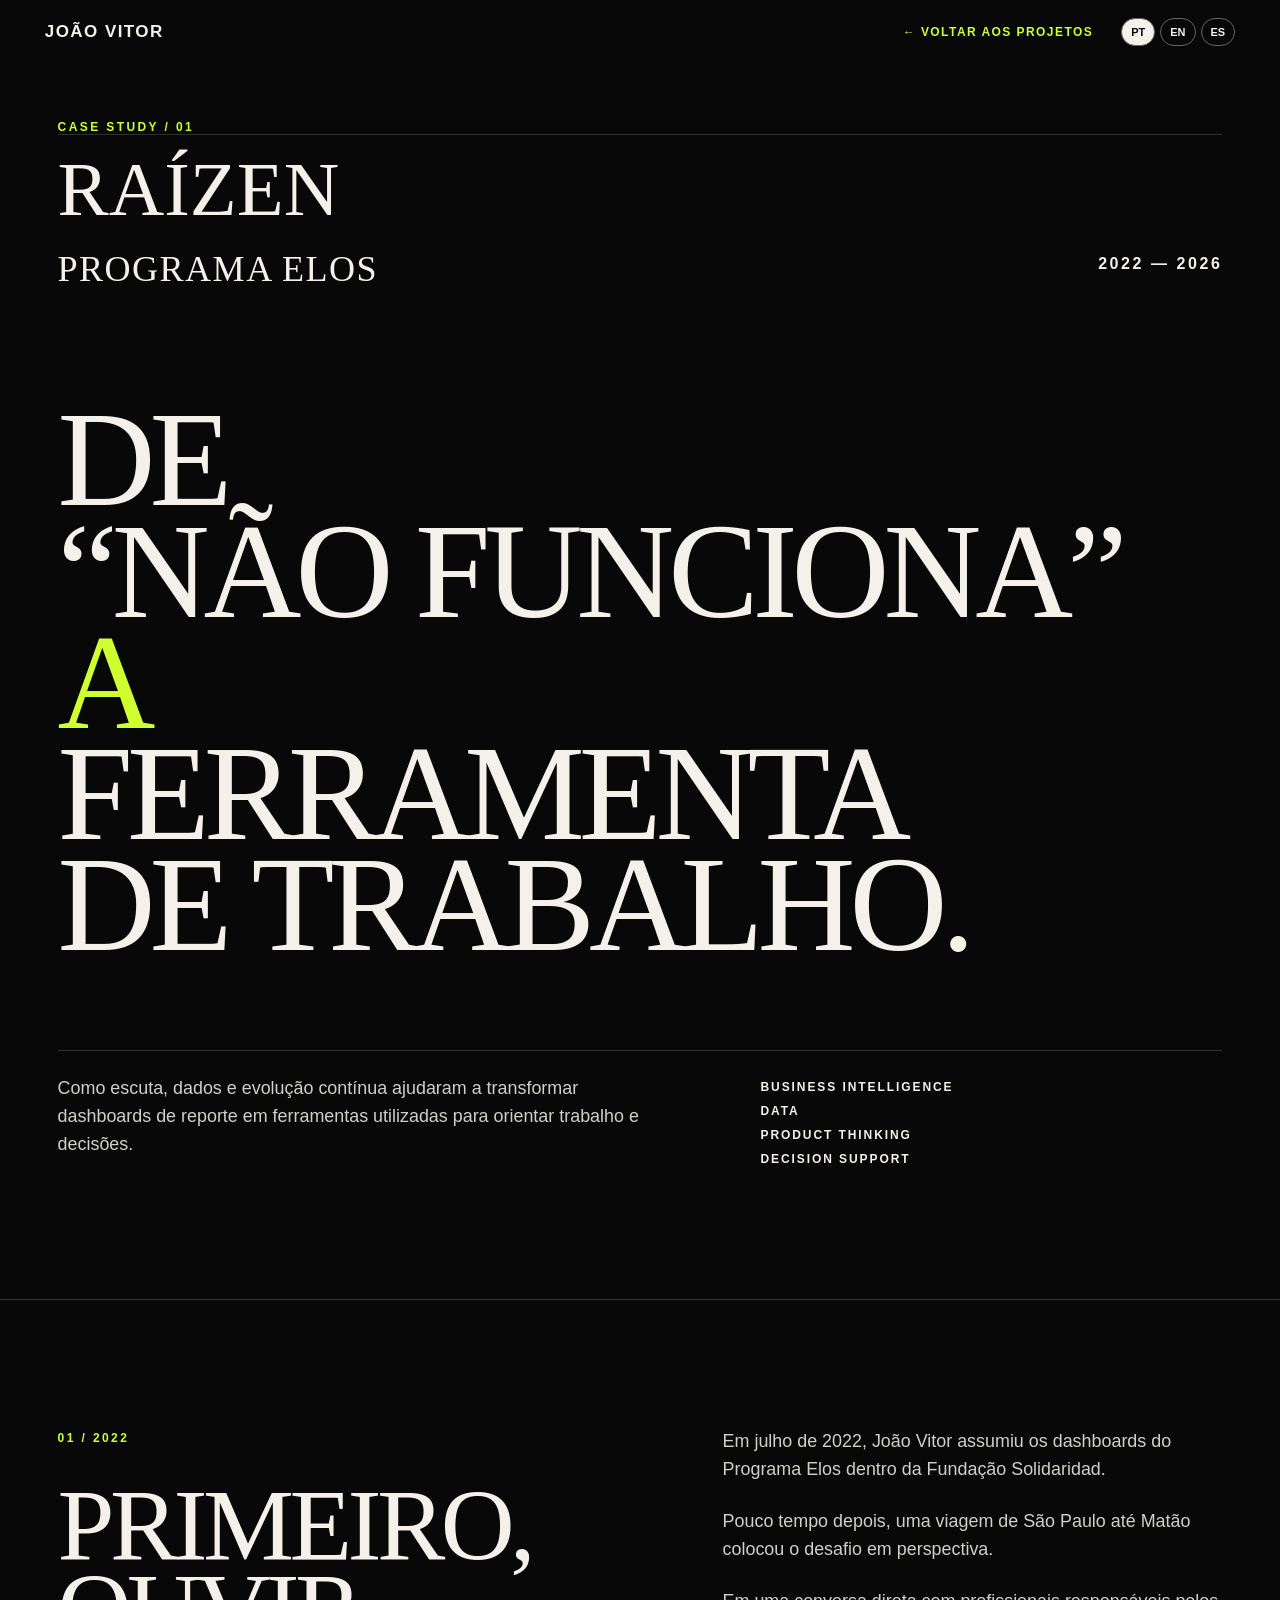
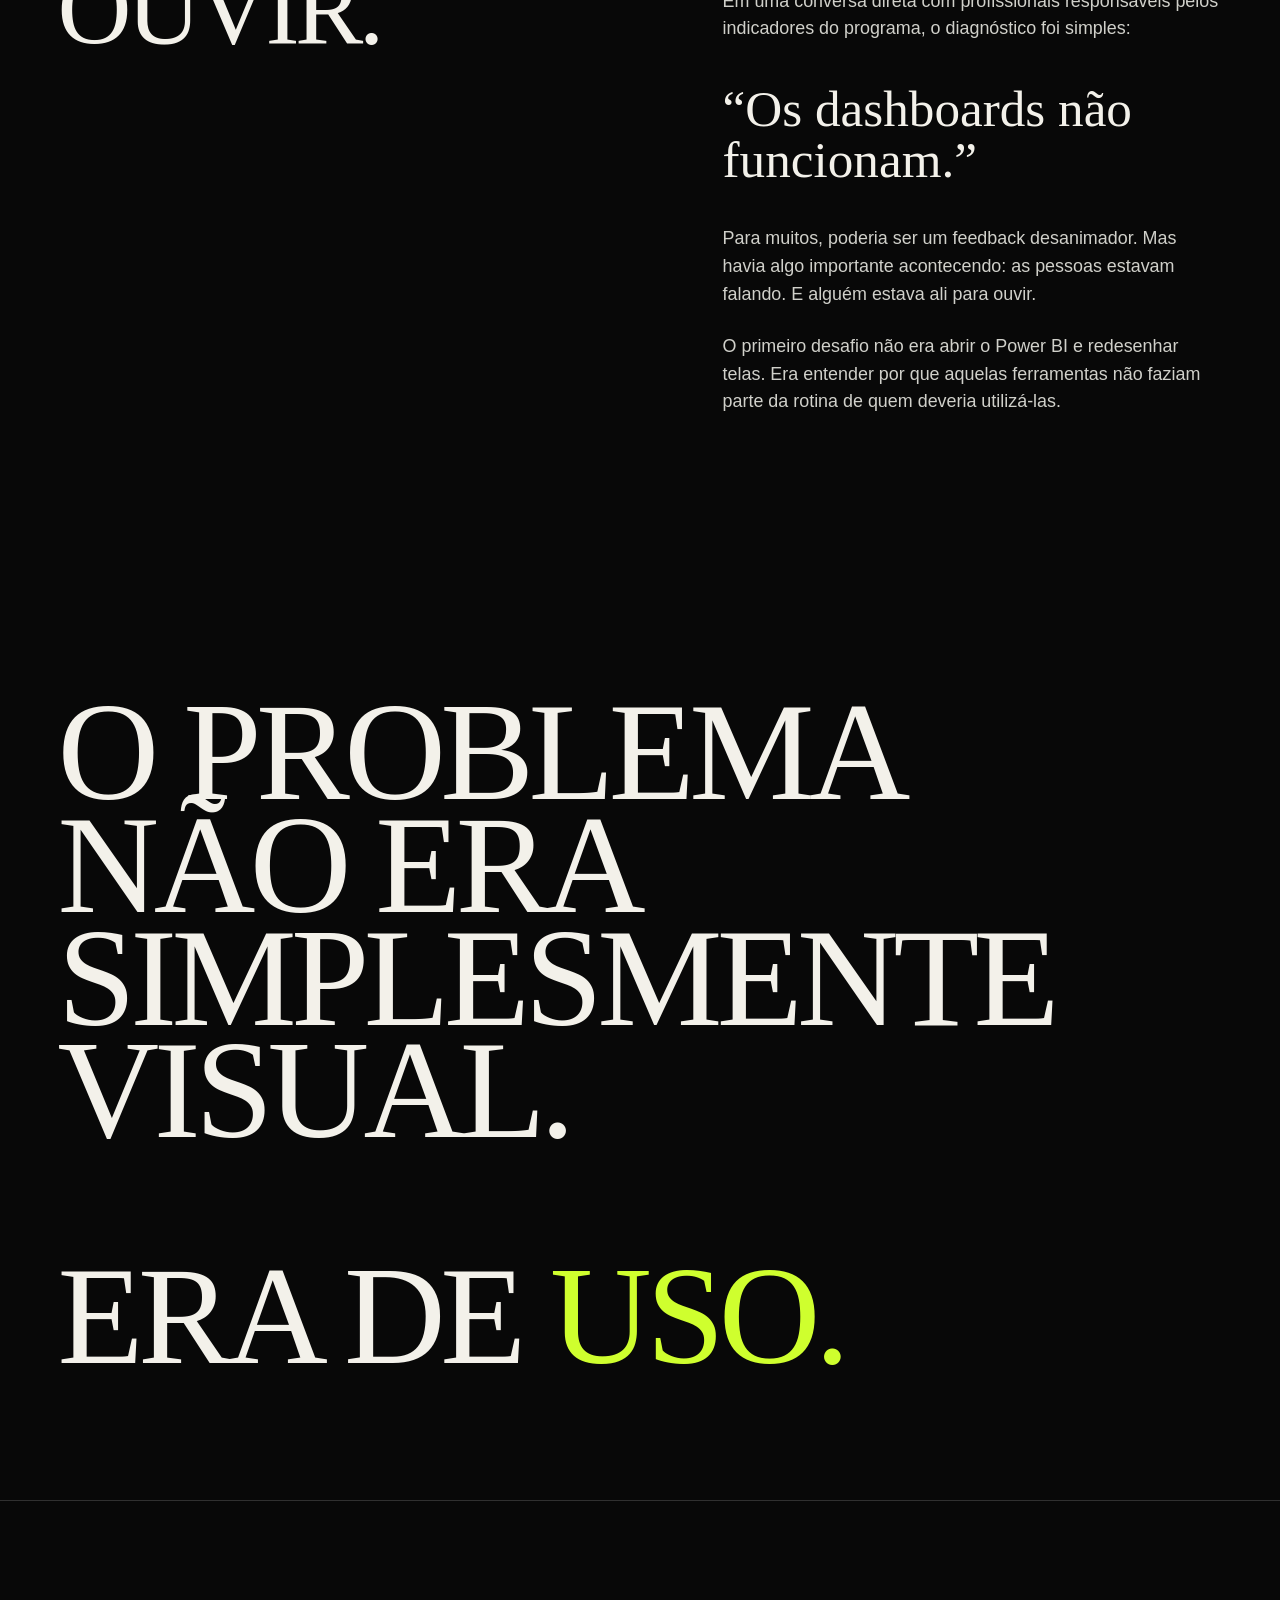
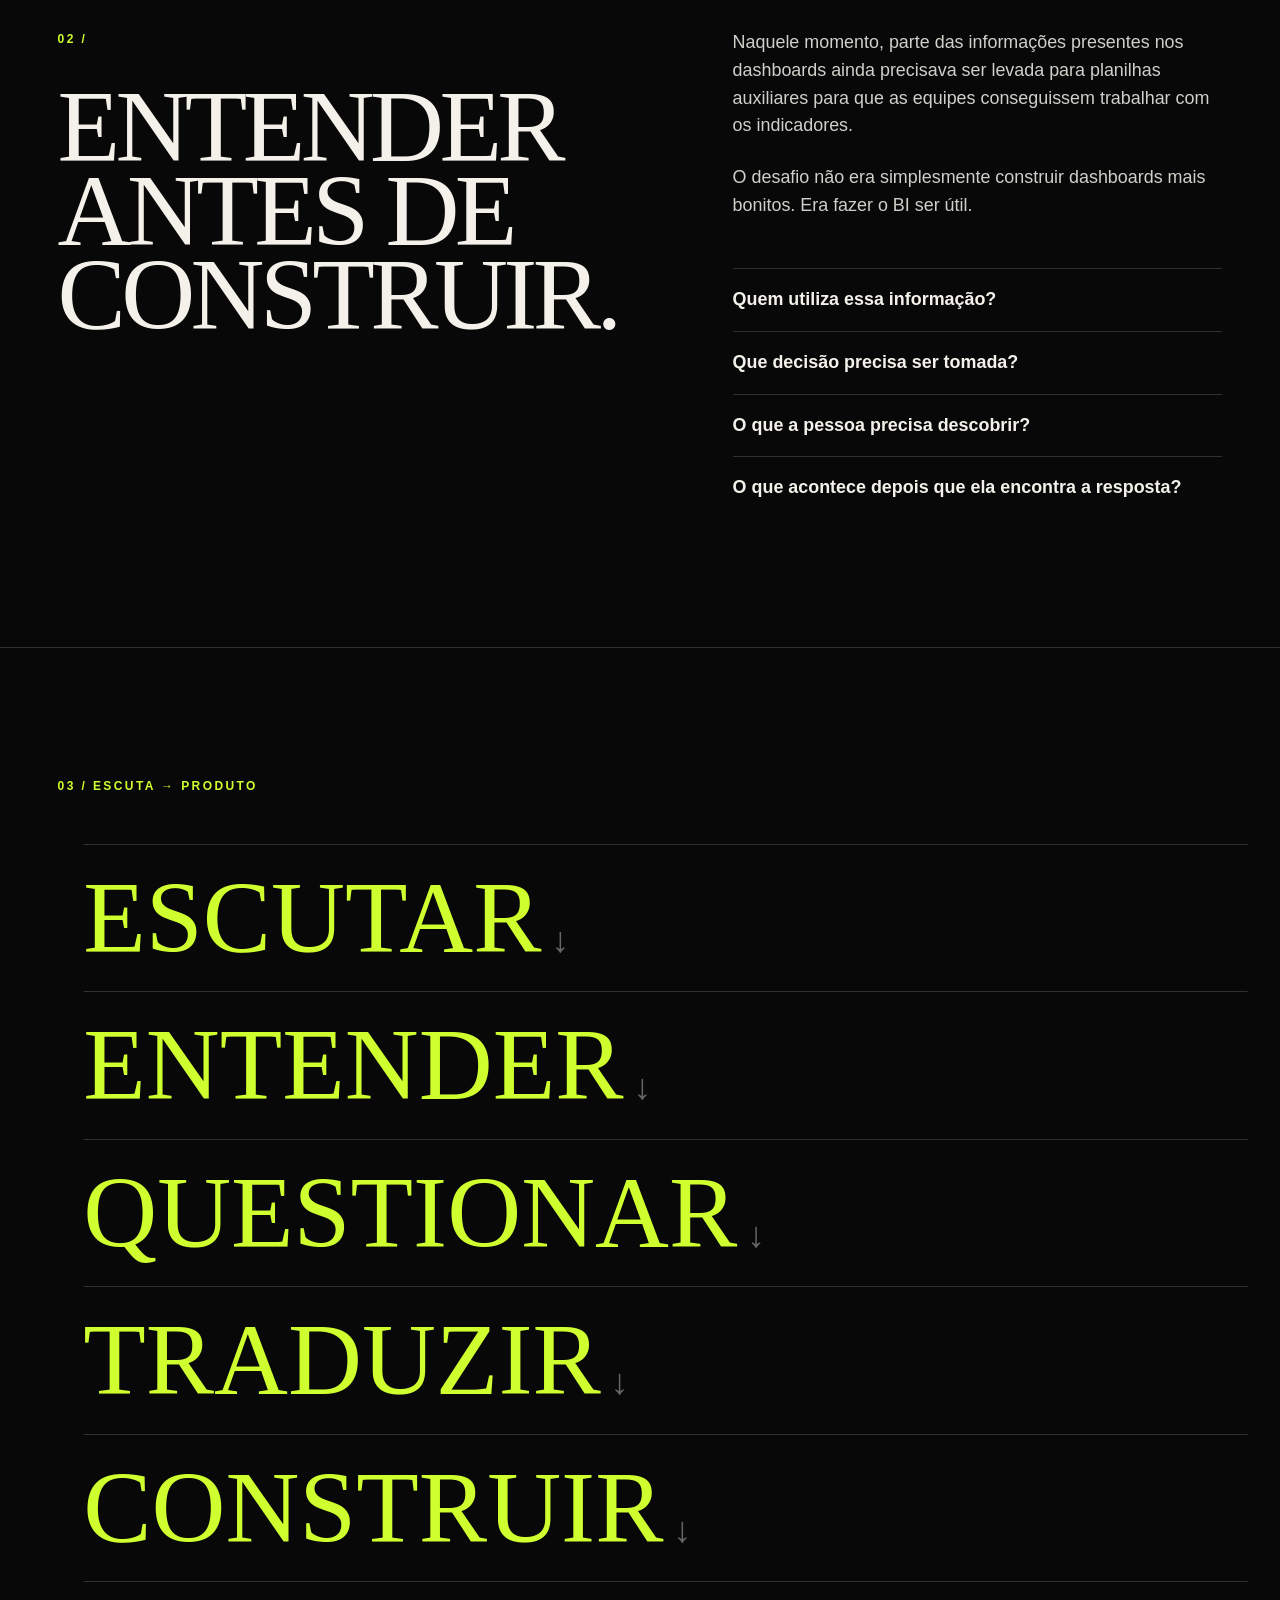
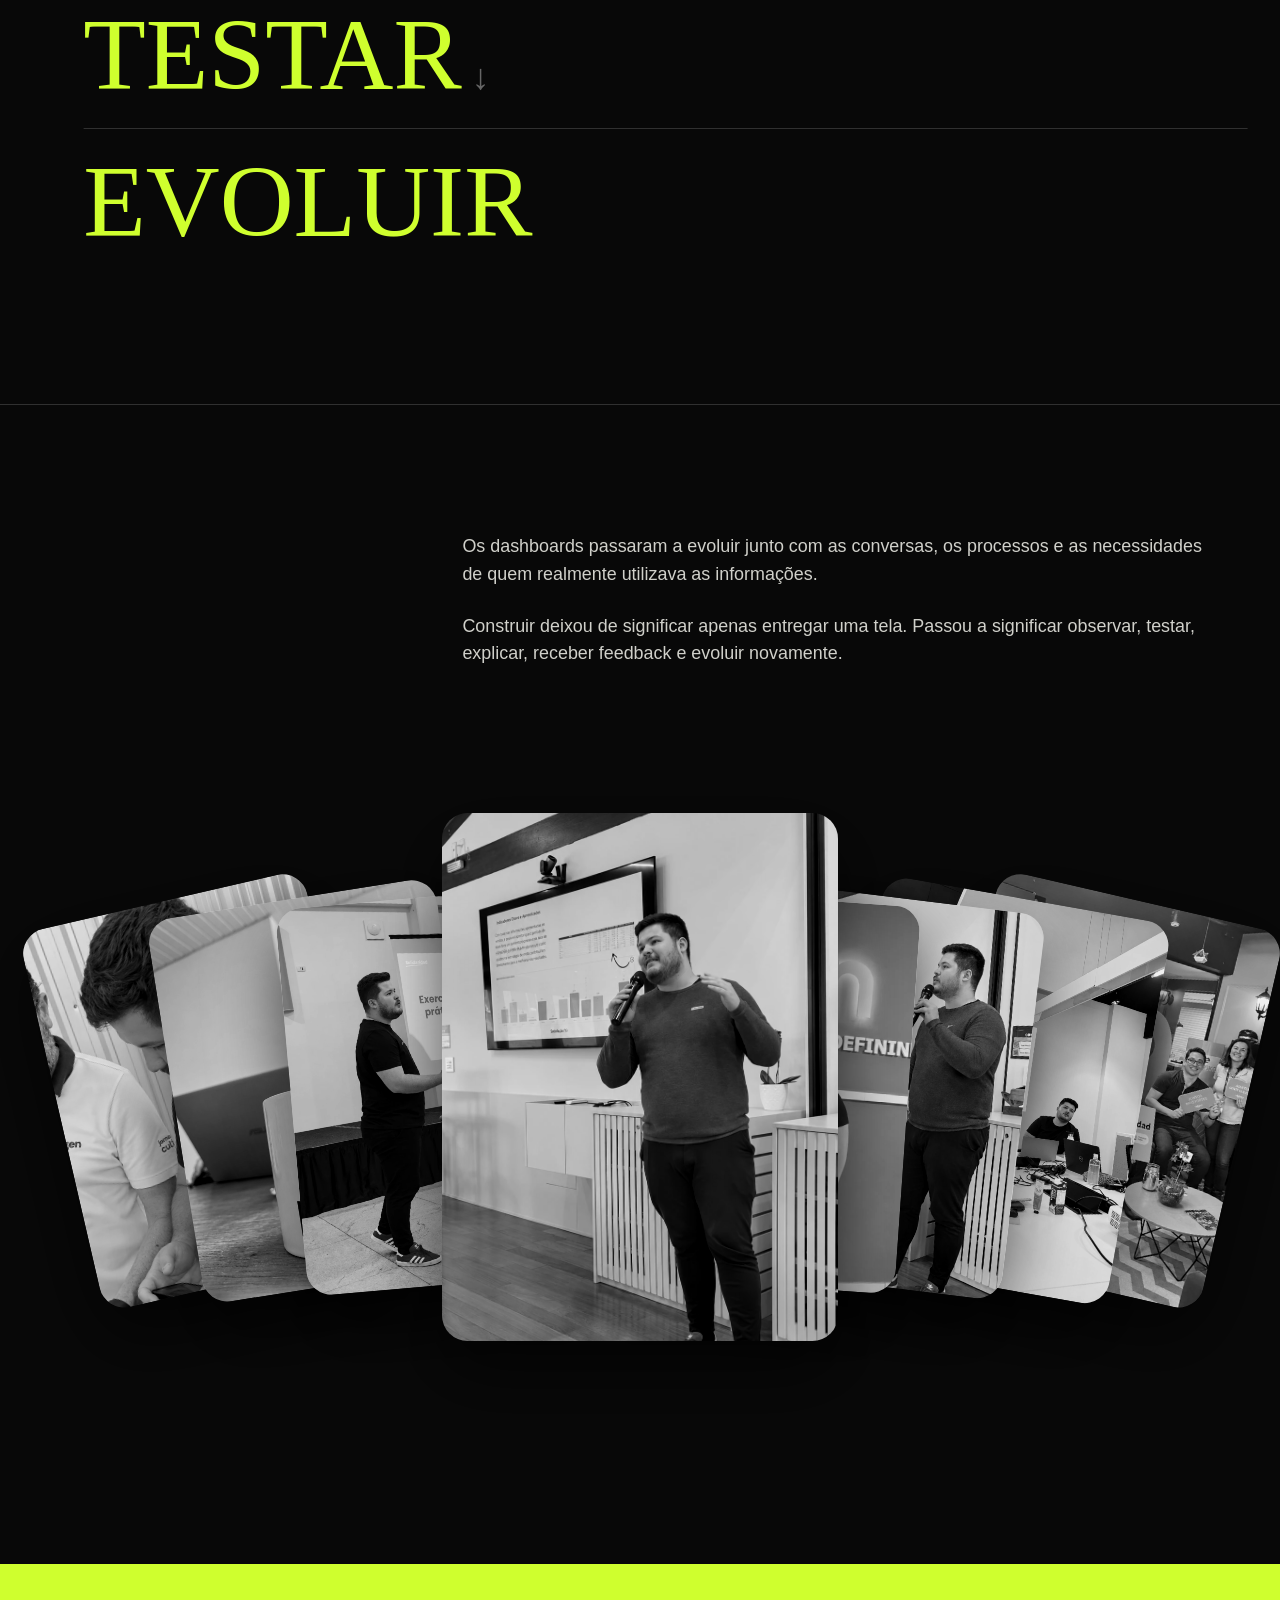
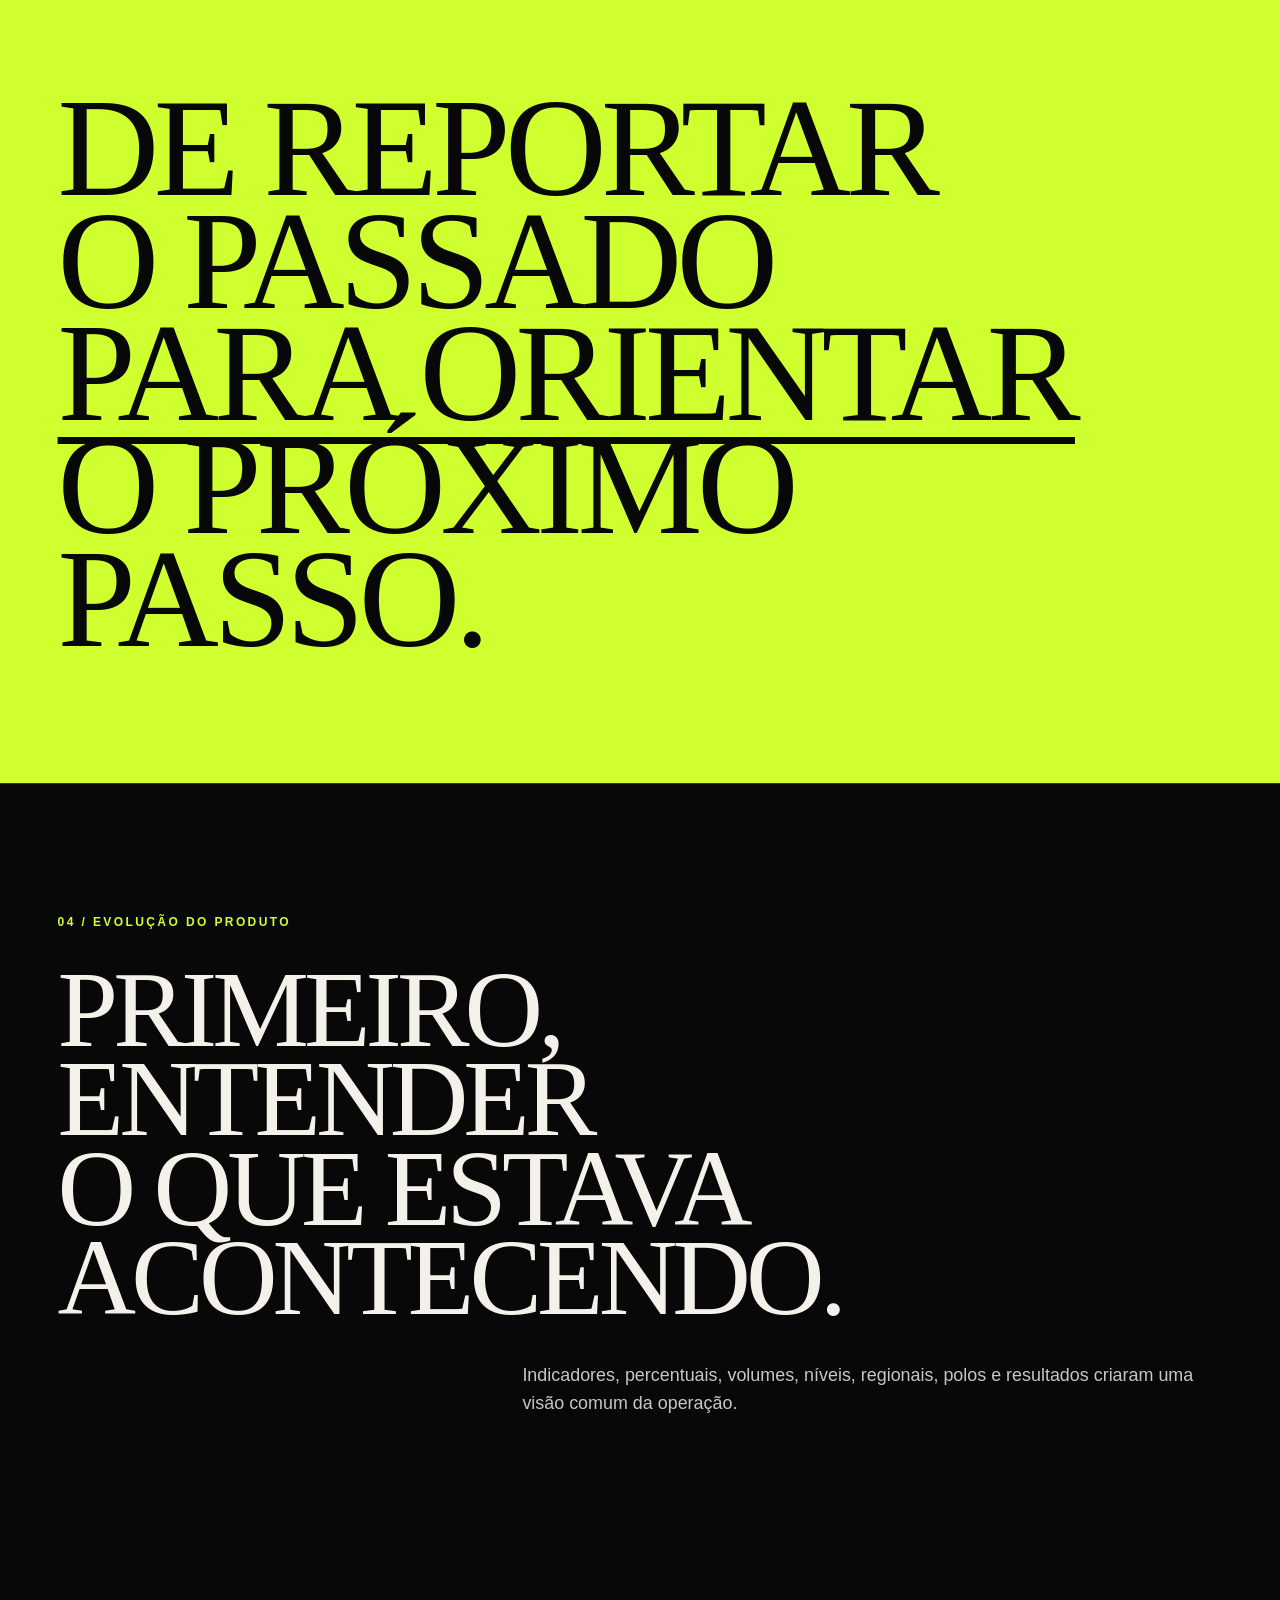
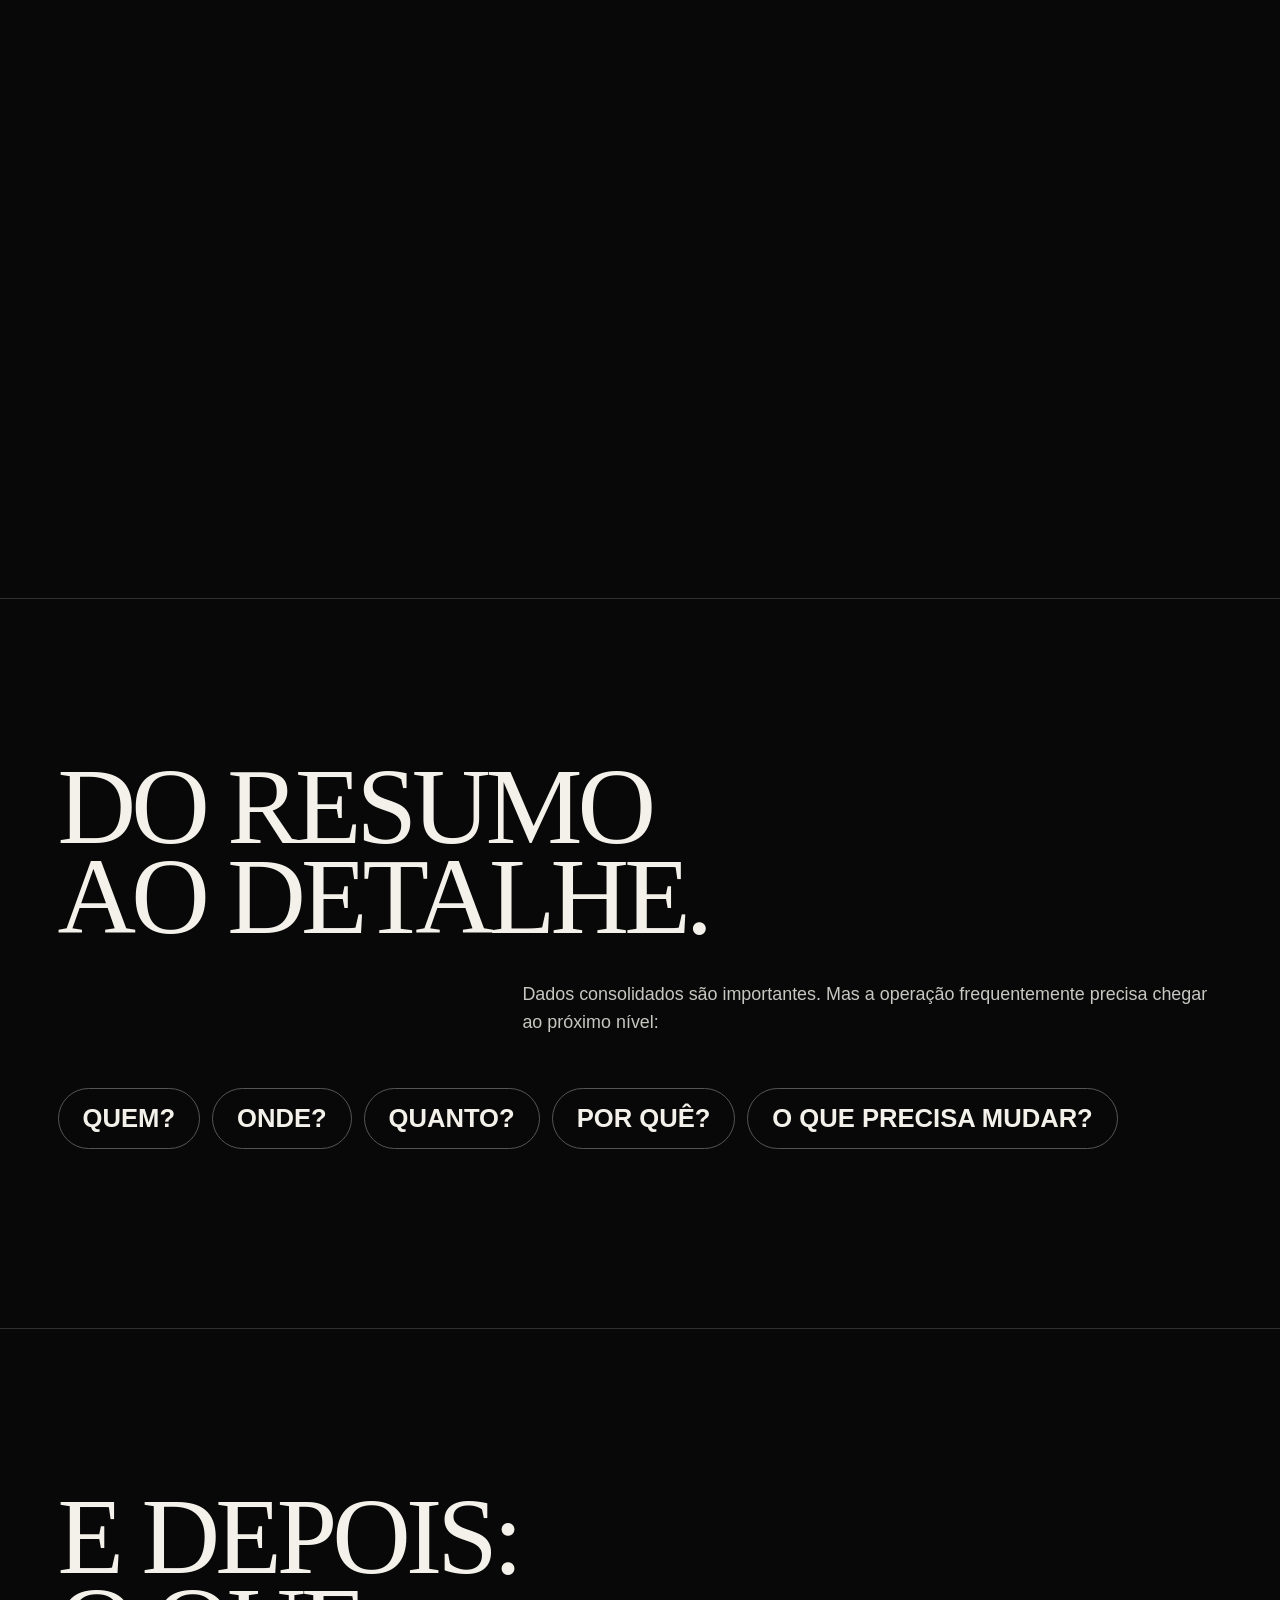
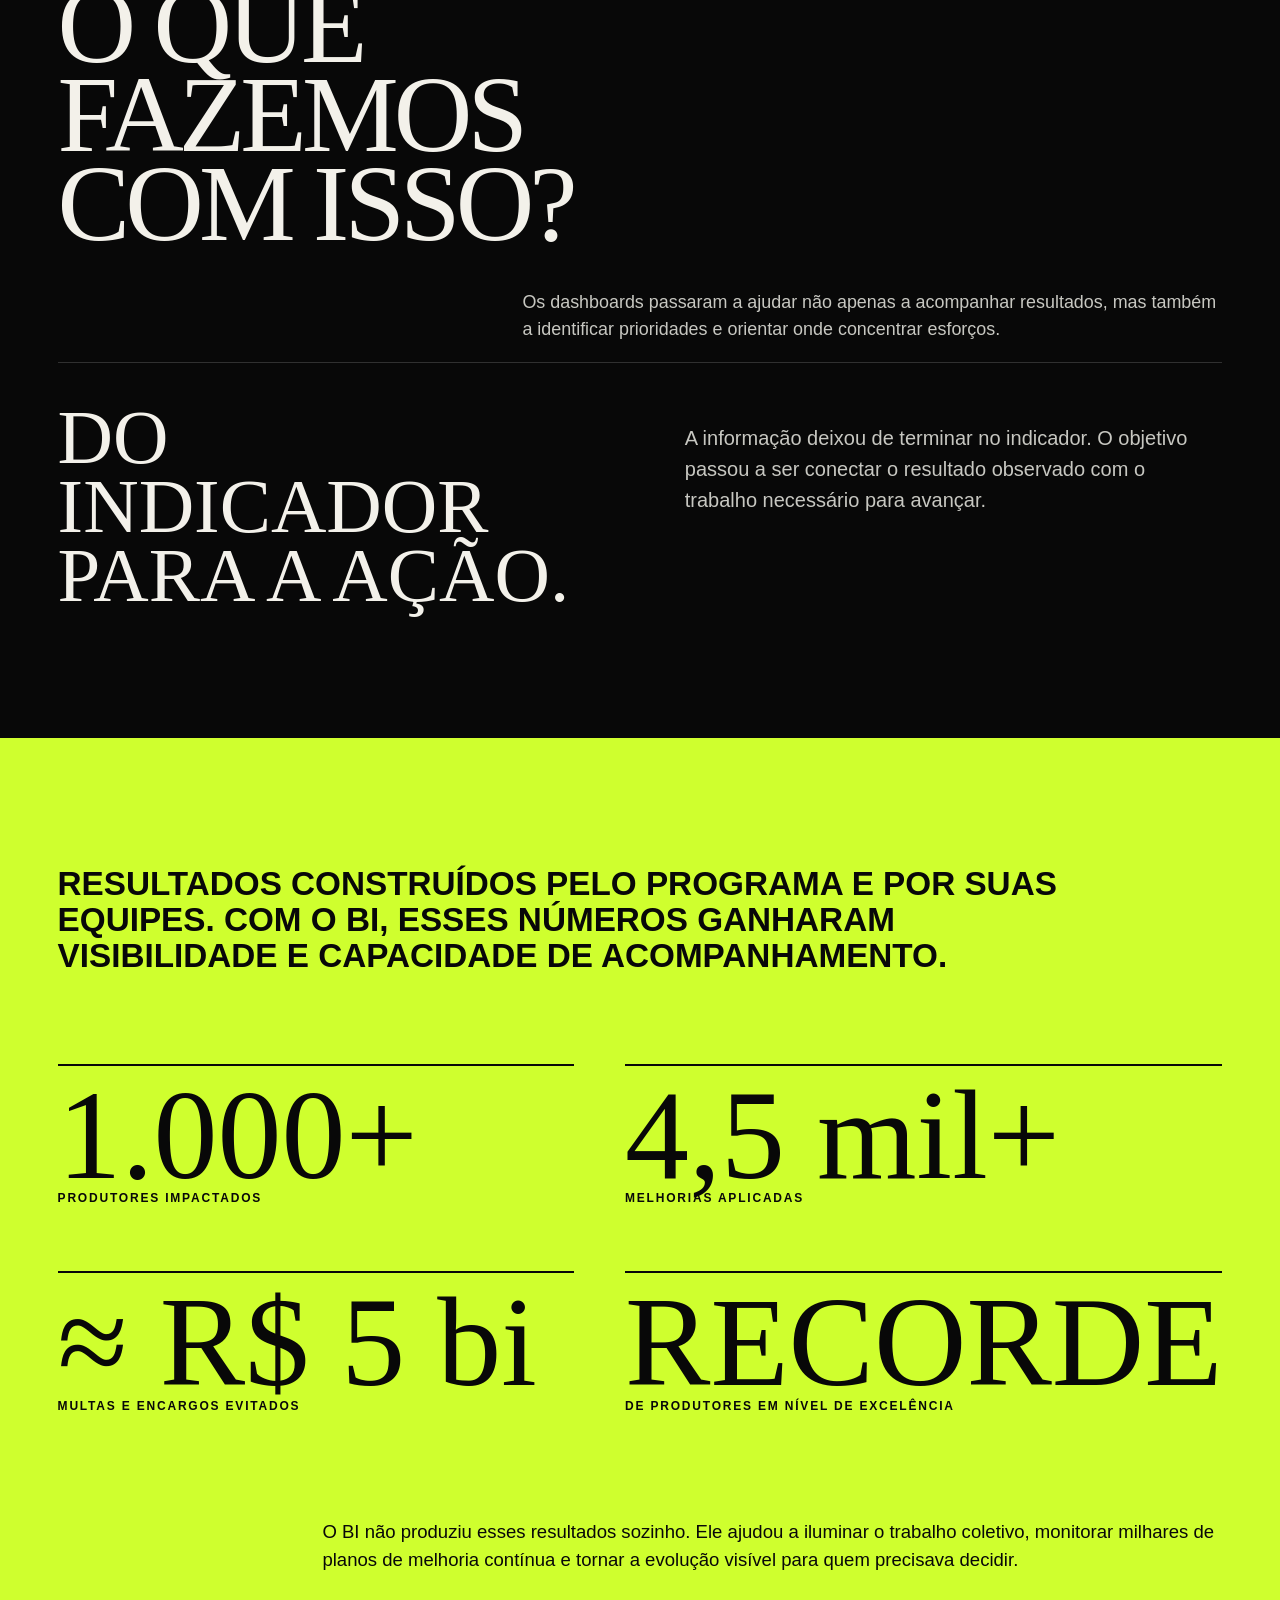
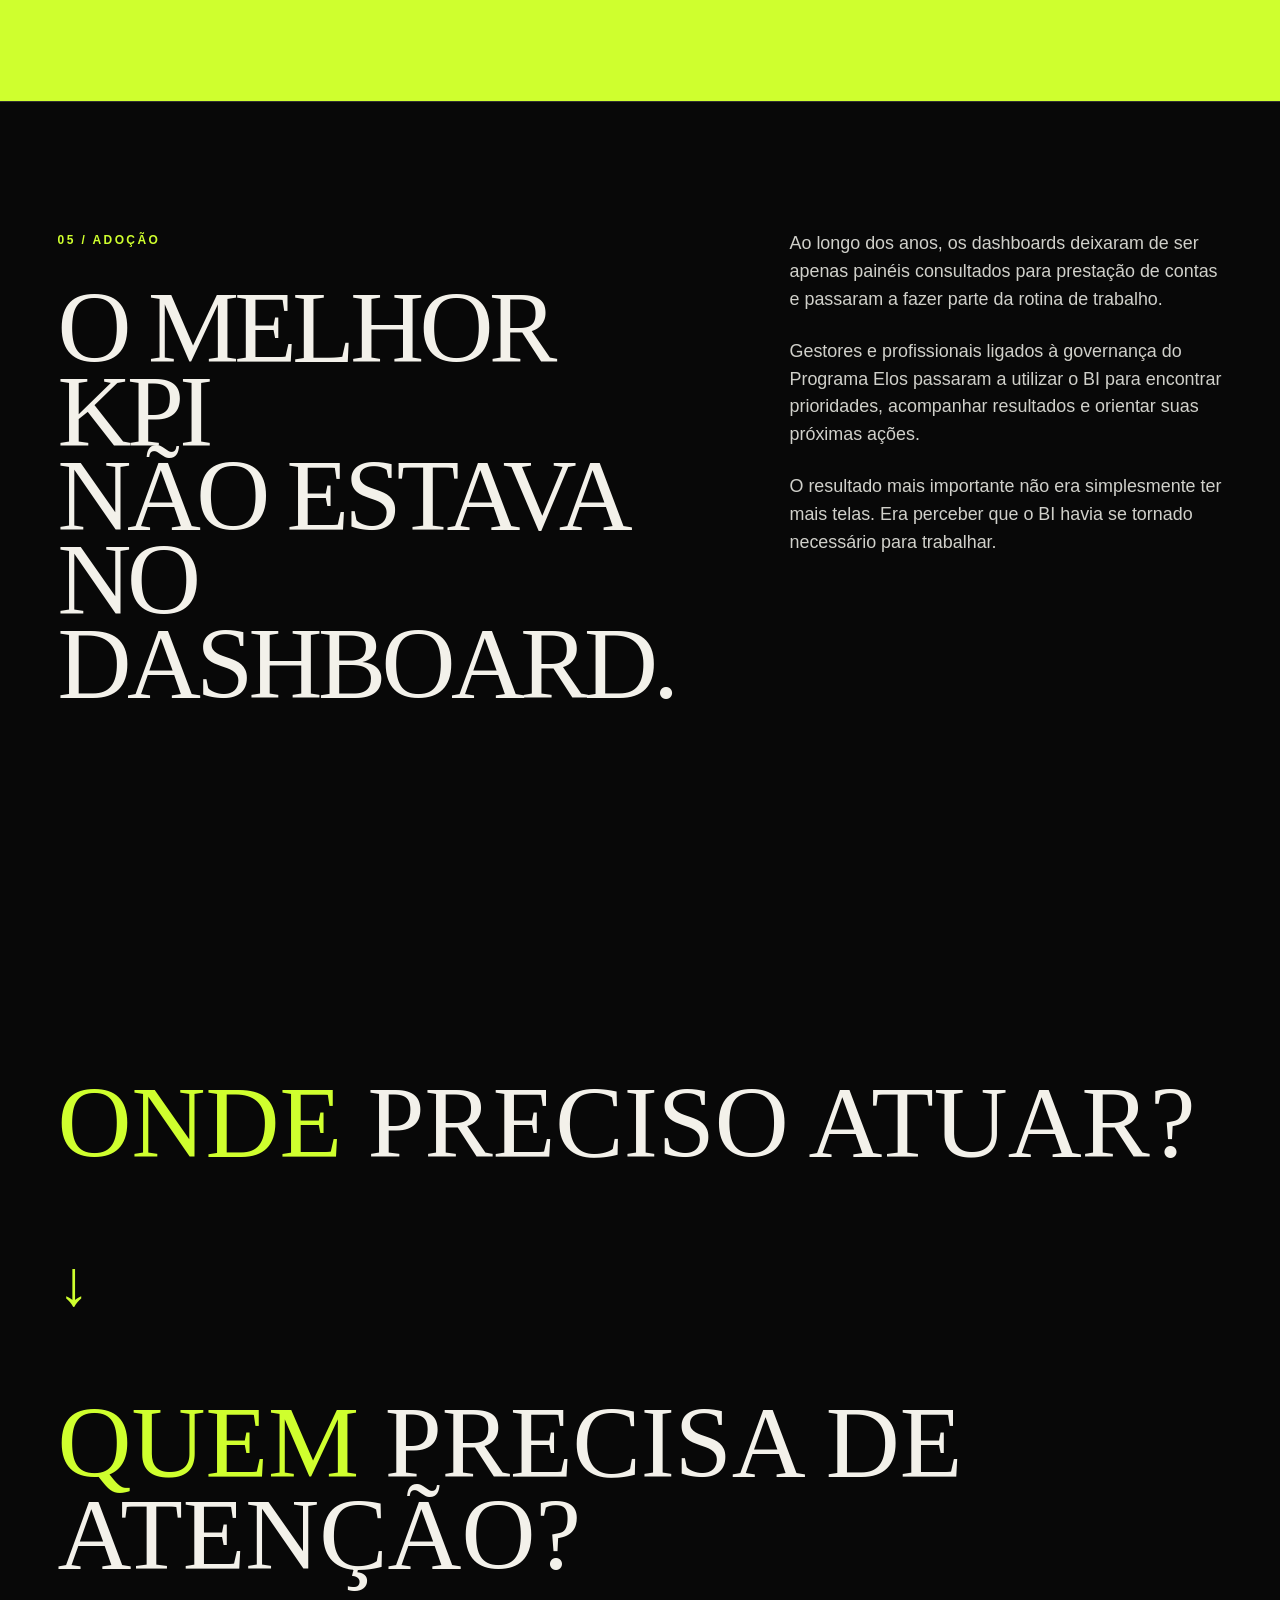
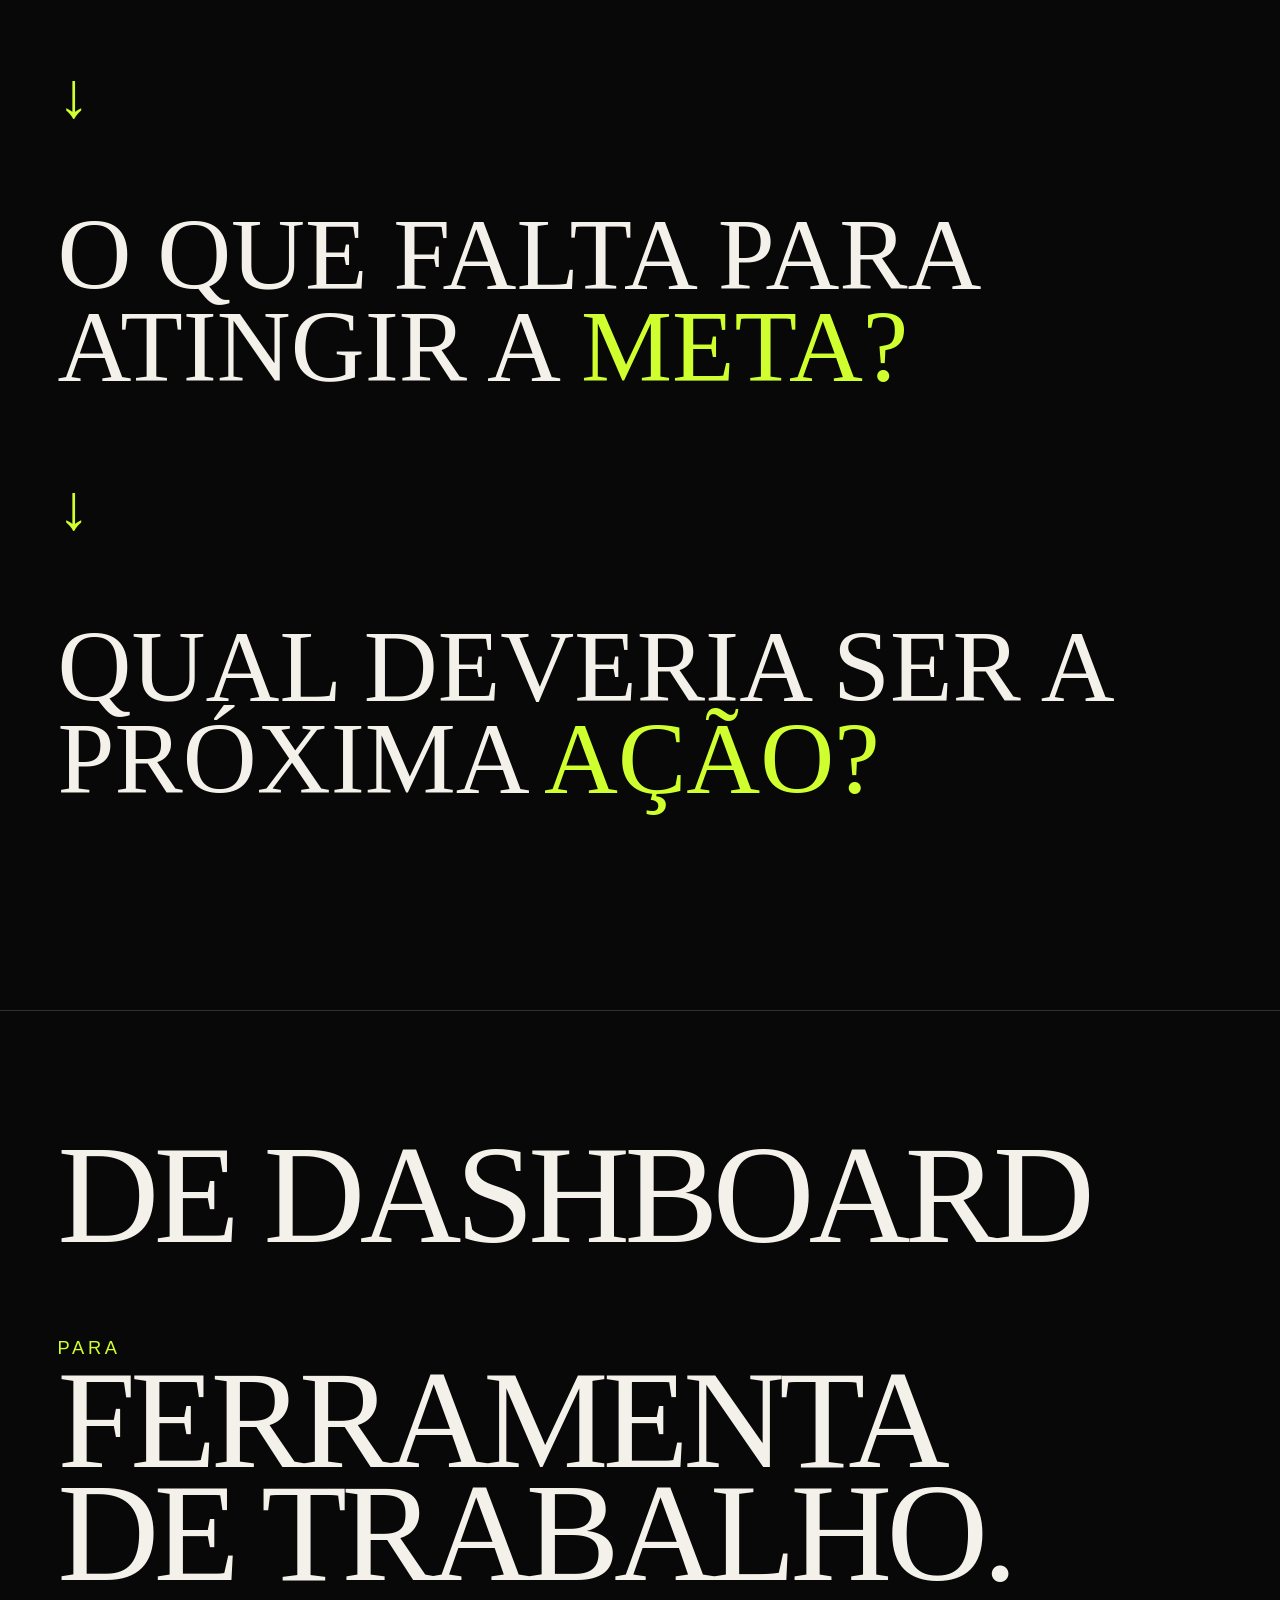
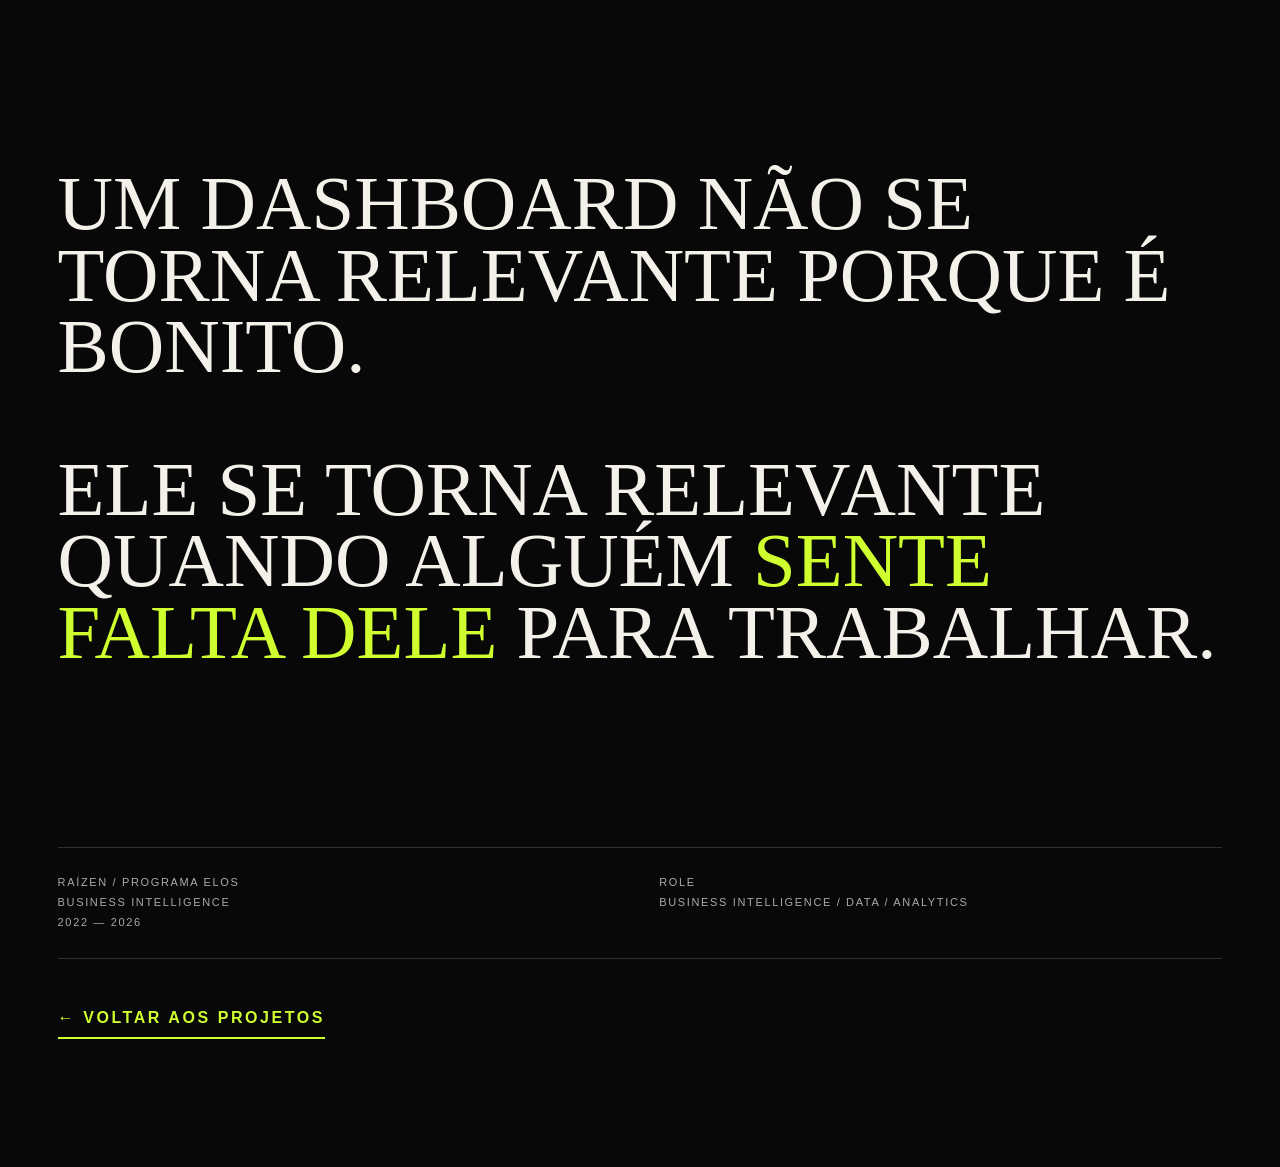
==== commit 7a0465be: "Polish Raizen case photo gallery" ====
--- a/cases/raizen-elos/index.html
+++ b/cases/raizen-elos/index.html
@@ -4,8 +4,8 @@
 <meta name="description" content="Case Study do Programa ELOS: como escuta, dados e evolução contínua transformaram dashboards em ferramentas de trabalho.">
 <title>Raízen / Programa ELOS — Case Study</title>
 <link rel="icon" type="image/svg+xml" href="../../assets/favicon.svg"><link rel="canonical" href="https://joaogoncalves-collab.github.io/LandingPage/cases/raizen-elos/">
-<meta property="og:type" content="article"><meta property="og:title" content="Raízen / Programa ELOS — Case Study"><meta property="og:image" content="https://joaogoncalves-collab.github.io/LandingPage/assets/cases/raizen-elos/team-raizen.webp">
-<link rel="preload" as="image" href="../../assets/cases/raizen-elos/team-raizen.webp"><link rel="stylesheet" href="case.css"><script defer src="case.js"></script>
+<meta property="og:type" content="article"><meta property="og:title" content="Raízen / Programa ELOS — Case Study"><meta property="og:image" content="https://joaogoncalves-collab.github.io/LandingPage/assets/cases/raizen-elos/presentation-mic-front-retouched.webp">
+<link rel="preload" as="image" href="../../assets/cases/raizen-elos/presentation-mic-front-retouched.webp"><link rel="stylesheet" href="case.css"><script defer src="case.js"></script>
 </head><body>
 <a class="skip" href="#story" data-i18n="skip">Pular para o case</a>
 <nav class="case-nav"><a class="brand" href="../../#work">JOÃO VITOR</a><a class="back" href="../../#work" data-i18n="back">← VOLTAR AOS PROJETOS</a><div class="langs" aria-label="Idioma"><button data-lang="pt">PT</button><button data-lang="en">EN</button><button data-lang="es">ES</button></div></nav>
@@ -19,7 +19,7 @@
 
  <section class="process section"><div class="wrap"><span class="num" data-i18n="processLabel">03 / ESCUTA → PRODUTO</span><ol><li data-i18n="p1">ESCUTAR</li><li data-i18n="p2">ENTENDER</li><li data-i18n="p3">QUESTIONAR</li><li data-i18n="p4">TRADUZIR</li><li data-i18n="p5">CONSTRUIR</li><li data-i18n="p6">TESTAR</li><li data-i18n="p7">EVOLUIR</li></ol></div></section>
 
- <section class="workshops section"><div class="wrap"><div class="workshop-copy copy reveal" data-i18n="workshopCopy"><p>Os dashboards passaram a evoluir junto com as conversas, os processos e as necessidades de quem realmente utilizava as informações.</p><p>Construir deixou de significar apenas entregar uma tela. Passou a significar observar, testar, explicar, receber feedback e evoluir novamente.</p></div> <div class="fan-shell photo-fan reveal" aria-label="Registros do trabalho coletivo"><img src="../../assets/cases/raizen-elos/team-raizen.webp" alt="Equipe do projeto na Raízen"><img src="../../assets/cases/raizen-elos/working.webp" loading="lazy" alt="João trabalhando durante o projeto"><img src="../../assets/cases/raizen-elos/workshop.webp" loading="lazy" alt="Workshop de construção do produto"><img src="../../assets/cases/raizen-elos/dashboard-presentation.webp" loading="lazy" alt="Apresentação de dashboard"><img src="../../assets/cases/raizen-elos/practical-exercises.webp" loading="lazy" alt="Exercícios práticos com usuários"><img src="../../assets/cases/raizen-elos/team-pulse.webp" loading="lazy" alt="Equipe reunida no Programa ELOS"></div></div></section>
+ <section class="workshops section"><div class="wrap"><div class="workshop-copy copy reveal" data-i18n="workshopCopy"><p>Os dashboards passaram a evoluir junto com as conversas, os processos e as necessidades de quem realmente utilizava as informações.</p><p>Construir deixou de significar apenas entregar uma tela. Passou a significar observar, testar, explicar, receber feedback e evoluir novamente.</p></div> <div class="fan-shell photo-fan reveal" aria-label="Registros do trabalho coletivo"><img src="../../assets/cases/raizen-elos/field-visit-retouched.webp" loading="lazy" alt="Visita de campo com a equipe Raízen"><img src="../../assets/cases/raizen-elos/working-retouched.webp" loading="lazy" alt="João trabalhando durante o projeto"><img src="../../assets/cases/raizen-elos/practical-exercises-retouched.webp" loading="lazy" alt="Exercícios práticos com usuários"><img src="../../assets/cases/raizen-elos/presentation-mic-front-retouched.webp" alt="João apresentando os resultados do projeto"><img src="../../assets/cases/raizen-elos/team-raizen-retouched.webp" loading="lazy" alt="Equipe do projeto na Raízen"><img src="../../assets/cases/raizen-elos/presentation-mic-side-retouched.webp" loading="lazy" alt="Apresentação sobre dados e automação"><img src="../../assets/cases/raizen-elos/eleva-workshop-retouched.webp" loading="lazy" alt="Workshop do Programa ELOS"><img src="../../assets/cases/raizen-elos/team-pulse-retouched.webp" loading="lazy" alt="Equipe reunida no Programa ELOS"></div></div></section>
 
  <section class="transition section"><div class="wrap"><p data-i18n="transition">DE REPORTAR<br>O PASSADO<br><span>PARA ORIENTAR</span><br>O PRÓXIMO PASSO.</p></div></section>
 
@@ -38,9 +38,3 @@
  <section class="closing section"><div class="wrap"><p class="closing-first" data-i18n="closing1">DE DASHBOARD<br><small>PARA</small><br>FERRAMENTA<br>DE TRABALHO.</p><p class="closing-last" data-i18n="closing2">UM DASHBOARD NÃO SE TORNA RELEVANTE PORQUE É BONITO.<br><br>ELE SE TORNA RELEVANTE QUANDO ALGUÉM <em>SENTE FALTA DELE</em> PARA TRABALHAR.</p><div class="credits"><div>RAÍZEN / PROGRAMA ELOS<br>BUSINESS INTELLIGENCE<br>2022 — 2026</div><div>ROLE<br>BUSINESS INTELLIGENCE / DATA / ANALYTICS</div></div><a class="final-back" href="../../#work" data-i18n="back">← VOLTAR AOS PROJETOS</a></div></section>
 </main>
 </body></html>
-
-
-
-
-
-
--- a/cases/raizen-elos/case.css
+++ b/cases/raizen-elos/case.css
@@ -1,6 +1,16 @@
-:root{--black:#080808;--off:#f3f1ea;--acid:#cfff2e;--gray:#a6a6a0;--line:#303030;--serif:"Instrument Serif","Times New Roman",serif}*{box-sizing:border-box}html{scroll-behavior:smooth}body{margin:0;background:var(--black);color:var(--off);font-family:Arial,Helvetica,sans-serif;overflow-x:hidden}a{color:inherit;text-decoration:none}.skip{position:fixed;left:1rem;top:-5rem;z-index:200;background:var(--acid);color:#000;padding:.8rem}.skip:focus{top:1rem}.case-nav{position:fixed;z-index:100;top:0;left:0;right:0;display:flex;align-items:center;gap:28px;padding:18px 3.5vw;background:linear-gradient(#080808f4,#08080800);font-size:12px;font-weight:900;letter-spacing:.12em}.brand{margin-right:auto;font-size:17px}.back{color:var(--acid)}.langs{display:flex;gap:5px}.langs button{border:1px solid #666;border-radius:99px;background:transparent;color:var(--off);font-size:11px;font-weight:900;padding:7px 9px;cursor:pointer}.langs button.active{background:var(--off);color:#080808}.wrap{width:min(91vw,1660px);margin:auto}.section{padding:clamp(90px,10vw,180px) 0}.kicker,.num{color:var(--acid);font-size:12px;font-weight:900;letter-spacing:.2em}.case-hero{min-height:100svh;padding-top:120px}.hero-meta{display:flex;justify-content:space-between;align-items:end;border-top:1px solid var(--line);padding-top:22px}.hero-meta h1{font-family:var(--serif);font-weight:400;font-size:clamp(3rem,6vw,7rem);line-height:.86;margin:0}.hero-meta h1 span{font-size:.47em;letter-spacing:.04em}.hero-meta p{letter-spacing:.16em;font-weight:900}.case-hero h2,.chapter h2,.dash-chapter h2{font-family:var(--serif);font-weight:400;font-size:clamp(4.7rem,10.6vw,13rem);line-height:.82;letter-spacing:-.045em;margin:9vw 0 7vw}.case-hero h2 i{color:var(--acid);font-style:normal}.hero-foot{display:grid;grid-template-columns:1.3fr 1fr;gap:8vw;border-top:1px solid var(--line);padding-top:24px}.hero-foot p,.copy{font-size:clamp(17px,1.4vw,23px);line-height:1.55;color:#d0d0ca}.hero-foot p{max-width:780px;margin:0}.hero-foot ul{list-style:none;margin:0;padding:0;font-size:12px;font-weight:900;letter-spacing:.16em;line-height:2}.split{display:grid;grid-template-columns:1.1fr 1fr;gap:9vw}.chapter{border-top:1px solid var(--line)}.chapter h2{font-size:clamp(4.2rem,8vw,10rem);margin:38px 0}.copy p{margin:0 0 1.35em}.copy blockquote{font-family:var(--serif);font-size:clamp(2.4rem,4vw,5.5rem);line-height:1;margin:2.5rem 0;color:var(--off)}.documentary{margin:0 auto;position:relative}.documentary.wide{width:min(90vw,1720px)}.documentary img{display:block;width:100%;height:auto}.documentary img,.portrait-photo,.photo-pair img,.photo-fan img{filter:grayscale(1);transition:filter .75s ease,transform .75s ease}.documentary:hover img,.portrait-photo:hover,.photo-pair img:hover,.documentary img.color-on,.portrait-photo.color-on,.photo-pair img.color-on,.photo-fan img.color-on{filter:grayscale(0)}.documentary figcaption{position:absolute;left:20px;bottom:18px;background:#080808dd;padding:13px 16px;color:var(--acid);font-size:11px;font-weight:900;letter-spacing:.18em;line-height:1.7}.statement p,.transition p,.closing-first{font-family:var(--serif);font-size:clamp(5rem,11vw,14rem);line-height:.8;letter-spacing:-.04em;margin:0}.statement em,.transition span,.closing em,.business-questions em{color:var(--acid);font-style:normal}.questions{list-style:none;padding:0;margin:3rem 0 0}.questions li{border-top:1px solid var(--line);padding:17px 0;color:var(--off);font-weight:700}.photo-pause-grid{display:grid;grid-template-columns:1.1fr .9fr;align-items:center;gap:7vw}.portrait-photo{width:100%;max-height:1000px;object-fit:cover}.overlay-copy{font-family:var(--serif);font-size:clamp(4rem,7.5vw,9rem);line-height:.85}.process{border-block:1px solid var(--line)}.process ol{list-style:none;padding:0;margin:50px 0 0}.process li{font-family:var(--serif);font-size:clamp(4rem,8vw,10rem);line-height:1;border-top:1px solid var(--line);padding:22px 0;transition:color .4s,transform .4s}.process li.on{color:var(--acid);transform:translateX(2vw)}.process li:after{content:' ↓';font-family:Arial;font-size:.35em;color:#666}.process li:last-child:after{content:''}.workshops .workshop-copy{max-width:760px;margin-left:auto;margin-bottom:6vw}.photo-pair{position:relative;min-height:850px}.photo-pair img{position:absolute;width:66%;max-height:700px;object-fit:cover}.photo-pair img:first-child{left:0;top:0}.photo-pair img:last-child{right:0;bottom:0}.transition{background:var(--acid);color:#080808}.transition span{color:#080808;text-decoration:underline;text-decoration-thickness:.05em;text-underline-offset:.12em}.dash-chapter{border-top:1px solid var(--line)}.dash-chapter h2{font-size:clamp(4rem,8.5vw,10.5rem);margin:35px 0 40px}.dash-copy{max-width:700px;margin-left:auto;color:#c7c7c1;font-size:clamp(17px,1.4vw,23px);line-height:1.55}.dashboard-shot{height:clamp(430px,65vw,1000px);position:relative;display:flex;align-items:center;justify-content:center;isolation:isolate;margin-top:4vw}.dashboard-shot .orb{position:absolute;z-index:-1;width:58%;aspect-ratio:1;border-radius:50%;background:var(--acid);right:2%;top:5%}.dashboard-shot.reverse .orb{left:2%;right:auto}.dashboard-shot img{max-width:92%;max-height:88%;object-fit:contain;box-shadow:0 25px 80px #000b}.big-questions{display:flex;flex-wrap:wrap;gap:12px;margin:4vw 0}.big-questions span{border:1px solid #555;border-radius:100px;padding:15px 24px;font-size:clamp(18px,2vw,31px);font-weight:900}.action-note{display:grid;grid-template-columns:1fr 1fr;gap:7vw;border-top:1px solid var(--line);padding-top:40px}.action-note h3{font-family:var(--serif);font-weight:400;font-size:clamp(3rem,6vw,7rem);line-height:.9;margin:0}.action-note p{font-size:20px;line-height:1.55;color:#c7c7c1}.scale{background:var(--acid);color:#080808}.impact-intro{max-width:1050px;margin:0 0 7vw;font-size:clamp(1.4rem,2.6vw,3.2rem);font-weight:900;line-height:1.08}.stats{display:grid;grid-template-columns:repeat(2,1fr);gap:5vw 4vw}.stats div{border-top:2px solid #080808;padding-top:15px}.stats b{display:block;font-family:var(--serif);font-size:clamp(5rem,10vw,12rem);font-weight:400;line-height:.85}.stats span{display:block;max-width:30rem;font-size:12px;font-weight:900;letter-spacing:.15em;line-height:1.5}.impact-note{max-width:900px;margin:8vw 0 0 auto;font-size:clamp(17px,1.45vw,24px);line-height:1.5}.team-pulse{margin-top:clamp(70px,8vw,140px);margin-bottom:clamp(70px,8vw,140px)}.fan-shell{position:relative;height:clamp(500px,54vw,850px);margin-top:5vw;overflow:visible}.fan-shell img{position:absolute;top:50%;object-fit:cover;box-shadow:0 28px 70px #000a;transition:filter .75s ease,transform .55s ease,z-index .55s}.photo-fan img{width:30%;aspect-ratio:3/4;border-radius:clamp(14px,2vw,30px);filter:grayscale(1)}.photo-fan img.color-on,.photo-fan img:hover{filter:grayscale(0)}.fan-shell img:nth-child(1){left:4%;transform:translateY(-50%) rotate(-12deg);z-index:1}.fan-shell img:nth-child(2){left:17%;transform:translateY(-50%) rotate(-8deg);z-index:2}.fan-shell img:nth-child(3){left:30%;transform:translateY(-50%) rotate(-3deg);z-index:3}.fan-shell img:nth-child(4){left:43%;transform:translateY(-50%) rotate(3deg);z-index:4}.fan-shell img:nth-child(5){left:56%;transform:translateY(-50%) rotate(8deg);z-index:3}.fan-shell img:nth-child(6){left:69%;transform:translateY(-50%) rotate(12deg);z-index:2}.fan-shell img:hover{z-index:20}.bi-fan{height:clamp(440px,46vw,760px)}.bi-fan img{width:48%;aspect-ratio:1.48;object-fit:contain;background:#fff;border-radius:12px}.bi-fan img:nth-child(1){left:-2%;transform:translateY(-50%) rotate(-9deg)}.bi-fan img:nth-child(2){left:9%;transform:translateY(-50%) rotate(-6deg)}.bi-fan img:nth-child(3){left:20%;transform:translateY(-50%) rotate(-2deg)}.bi-fan img:nth-child(4){left:31%;transform:translateY(-50%) rotate(2deg)}.bi-fan img:nth-child(5){left:42%;transform:translateY(-50%) rotate(6deg)}.bi-fan img:nth-child(6){left:53%;transform:translateY(-50%) rotate(9deg)}.documentary.full{width:100%;height:min(1000px,95svh);overflow:hidden}.documentary.full img{height:100%;object-fit:cover;object-position:center 38%}.documentary.full figcaption{left:5vw;bottom:5vw;font-family:var(--serif);font-size:clamp(3rem,6vw,8rem);line-height:.85;color:var(--off);background:#080808dd;letter-spacing:-.03em}.business-questions p{font-family:var(--serif);font-size:clamp(4rem,8vw,10rem);line-height:.9;margin:6vw 0}.business-questions>div>i{display:block;color:var(--acid);font-style:normal;font-size:4rem}.closing{border-top:1px solid var(--line)}.closing-first small{font-family:Arial;font-size:.13em;letter-spacing:.2em;color:var(--acid)}.closing-last{max-width:1200px;margin:14vw 0;font-family:var(--serif);font-size:clamp(3rem,6vw,8rem);line-height:.93}.credits{display:grid;grid-template-columns:1fr 1fr;gap:3vw;border-block:1px solid var(--line);padding:25px 0;color:#aaa;font-size:11px;letter-spacing:.15em;line-height:1.8}.final-back{display:inline-block;margin-top:50px;color:var(--acid);font-weight:900;letter-spacing:.16em;border-bottom:2px solid var(--acid);padding-bottom:10px}.reveal{opacity:0;transform:translateY(28px);transition:opacity .8s,transform .8s}.reveal.on{opacity:1;transform:none}@media(max-width:800px){.fan-shell{height:430px;margin-top:40px}.photo-fan img{width:55%}.photo-fan img:nth-child(1){left:-8%}.photo-fan img:nth-child(2){left:2%}.photo-fan img:nth-child(3){left:12%}.photo-fan img:nth-child(4){left:22%}.photo-fan img:nth-child(5){left:32%}.photo-fan img:nth-child(6){left:42%}.bi-fan{height:360px}.bi-fan img{width:78%}.bi-fan img:nth-child(1){left:-16%}.bi-fan img:nth-child(2){left:-8%}.bi-fan img:nth-child(3){left:0}.bi-fan img:nth-child(4){left:8%}.bi-fan img:nth-child(5){left:16%}.bi-fan img:nth-child(6){left:24%}.case-nav{gap:12px}.back{font-size:0}.back:after{content:'←';font-size:18px}.split,.hero-foot,.photo-pause-grid,.action-note{grid-template-columns:1fr}.case-hero h2{font-size:clamp(4rem,15vw,7rem)}.chapter h2,.dash-chapter h2{font-size:clamp(3.5rem,13vw,6rem)}.photo-pair{min-height:0;display:grid;gap:18px}.photo-pair img{position:static;width:100%;max-height:none}.process li{font-size:clamp(3.2rem,14vw,6rem)}.stats{grid-template-columns:1fr}.stats div{padding-bottom:35px}.dashboard-shot{height:auto;min-height:420px}.dashboard-shot img{max-width:100%;max-height:none}.documentary.full{height:auto}.documentary.full img{height:auto}.documentary.full figcaption{position:static;background:#111;padding:28px 5vw}.business-questions p{font-size:clamp(3rem,12vw,5.5rem)}.credits{grid-template-columns:1fr}.statement p,.transition p,.closing-first{font-size:clamp(4rem,14vw,7rem)}}@media(max-width:480px){.case-nav{padding:14px 4vw}.brand{font-size:14px}.section{padding:80px 0}.wrap{width:90vw}.case-hero{padding-top:100px}.hero-meta{display:block}.hero-meta p{margin-top:25px}.documentary.wide{width:100%}.documentary.wide figcaption{left:10px;bottom:10px}.big-questions span{width:100%;text-align:center}.overlay-copy{font-size:clamp(3.5rem,16vw,5.6rem)}}@media(prefers-reduced-motion:reduce){html{scroll-behavior:auto}.reveal,.process li,.documentary img,.portrait-photo,.photo-pair img,.fan-shell img{transition:none;transform:none}.reveal{opacity:1}}
+:root{--black:#080808;--off:#f3f1ea;--acid:#cfff2e;--gray:#a6a6a0;--line:#303030;--serif:"Instrument Serif","Times New Roman",serif}*{box-sizing:border-box}html{scroll-behavior:smooth}body{margin:0;background:var(--black);color:var(--off);font-family:Arial,Helvetica,sans-serif;overflow-x:hidden}a{color:inherit;text-decoration:none}.skip{position:fixed;left:1rem;top:-5rem;z-index:200;background:var(--acid);color:#000;padding:.8rem}.skip:focus{top:1rem}.case-nav{position:fixed;z-index:100;top:0;left:0;right:0;display:flex;align-items:center;gap:28px;padding:18px 3.5vw;background:linear-gradient(#080808f4,#08080800);font-size:12px;font-weight:900;letter-spacing:.12em}.brand{margin-right:auto;font-size:17px}.back{color:var(--acid)}.langs{display:flex;gap:5px}.langs button{border:1px solid #666;border-radius:99px;background:transparent;color:var(--off);font-size:11px;font-weight:900;padding:7px 9px;cursor:pointer}.langs button.active{background:var(--off);color:#080808}.wrap{width:min(91vw,1660px);margin:auto}.section{padding:clamp(90px,10vw,180px) 0}.kicker,.num{color:var(--acid);font-size:12px;font-weight:900;letter-spacing:.2em}.case-hero{min-height:100svh;padding-top:120px}.hero-meta{display:flex;justify-content:space-between;align-items:end;border-top:1px solid var(--line);padding-top:22px}.hero-meta h1{font-family:var(--serif);font-weight:400;font-size:clamp(3rem,6vw,7rem);line-height:.86;margin:0}.hero-meta h1 span{font-size:.47em;letter-spacing:.04em}.hero-meta p{letter-spacing:.16em;font-weight:900}.case-hero h2,.chapter h2,.dash-chapter h2{font-family:var(--serif);font-weight:400;font-size:clamp(4.7rem,10.6vw,13rem);line-height:.82;letter-spacing:-.045em;margin:9vw 0 7vw}.case-hero h2 i{color:var(--acid);font-style:normal}.hero-foot{display:grid;grid-template-columns:1.3fr 1fr;gap:8vw;border-top:1px solid var(--line);padding-top:24px}.hero-foot p,.copy{font-size:clamp(17px,1.4vw,23px);line-height:1.55;color:#d0d0ca}.hero-foot p{max-width:780px;margin:0}.hero-foot ul{list-style:none;margin:0;padding:0;font-size:12px;font-weight:900;letter-spacing:.16em;line-height:2}.split{display:grid;grid-template-columns:1.1fr 1fr;gap:9vw}.chapter{border-top:1px solid var(--line)}.chapter h2{font-size:clamp(4.2rem,8vw,10rem);margin:38px 0}.copy p{margin:0 0 1.35em}.copy blockquote{font-family:var(--serif);font-size:clamp(2.4rem,4vw,5.5rem);line-height:1;margin:2.5rem 0;color:var(--off)}.documentary{margin:0 auto;position:relative}.documentary.wide{width:min(90vw,1720px)}.documentary img{display:block;width:100%;height:auto}.documentary img,.portrait-photo,.photo-pair img,.photo-fan img{filter:grayscale(1);transition:filter .75s ease,transform .75s ease}.documentary:hover img,.portrait-photo:hover,.photo-pair img:hover,.documentary img.color-on,.portrait-photo.color-on,.photo-pair img.color-on,.photo-fan img.color-on{filter:grayscale(0)}.documentary figcaption{position:absolute;left:20px;bottom:18px;background:#080808dd;padding:13px 16px;color:var(--acid);font-size:11px;font-weight:900;letter-spacing:.18em;line-height:1.7}.statement p,.transition p,.closing-first{font-family:var(--serif);font-size:clamp(5rem,11vw,14rem);line-height:.8;letter-spacing:-.04em;margin:0}.statement em,.transition span,.closing em,.business-questions em{color:var(--acid);font-style:normal}.questions{list-style:none;padding:0;margin:3rem 0 0}.questions li{border-top:1px solid var(--line);padding:17px 0;color:var(--off);font-weight:700}.photo-pause-grid{display:grid;grid-template-columns:1.1fr .9fr;align-items:center;gap:7vw}.portrait-photo{width:100%;max-height:1000px;object-fit:cover}.overlay-copy{font-family:var(--serif);font-size:clamp(4rem,7.5vw,9rem);line-height:.85}.process{border-block:1px solid var(--line)}.process ol{list-style:none;padding:0;margin:50px 0 0}.process li{font-family:var(--serif);font-size:clamp(4rem,8vw,10rem);line-height:1;border-top:1px solid var(--line);padding:22px 0;transition:color .4s,transform .4s}.process li.on{color:var(--acid);transform:translateX(2vw)}.process li:after{content:' ↓';font-family:Arial;font-size:.35em;color:#666}.process li:last-child:after{content:''}.workshops .workshop-copy{max-width:760px;margin-left:auto;margin-bottom:6vw}.photo-pair{position:relative;min-height:850px}.photo-pair img{position:absolute;width:66%;max-height:700px;object-fit:cover}.photo-pair img:first-child{left:0;top:0}.photo-pair img:last-child{right:0;bottom:0}.transition{background:var(--acid);color:#080808}.transition span{color:#080808;text-decoration:underline;text-decoration-thickness:.05em;text-underline-offset:.12em}.dash-chapter{border-top:1px solid var(--line)}.dash-chapter h2{font-size:clamp(4rem,8.5vw,10.5rem);margin:35px 0 40px}.dash-copy{max-width:700px;margin-left:auto;color:#c7c7c1;font-size:clamp(17px,1.4vw,23px);line-height:1.55}.dashboard-shot{height:clamp(430px,65vw,1000px);position:relative;display:flex;align-items:center;justify-content:center;isolation:isolate;margin-top:4vw}.dashboard-shot .orb{position:absolute;z-index:-1;width:58%;aspect-ratio:1;border-radius:50%;background:var(--acid);right:2%;top:5%}.dashboard-shot.reverse .orb{left:2%;right:auto}.dashboard-shot img{max-width:92%;max-height:88%;object-fit:contain;box-shadow:0 25px 80px #000b}.big-questions{display:flex;flex-wrap:wrap;gap:12px;margin:4vw 0}.big-questions span{border:1px solid #555;border-radius:100px;padding:15px 24px;font-size:clamp(18px,2vw,31px);font-weight:900}.action-note{display:grid;grid-template-columns:1fr 1fr;gap:7vw;border-top:1px solid var(--line);padding-top:40px}.action-note h3{font-family:var(--serif);font-weight:400;font-size:clamp(3rem,6vw,7rem);line-height:.9;margin:0}.action-note p{font-size:20px;line-height:1.55;color:#c7c7c1}.scale{background:var(--acid);color:#080808}.impact-intro{max-width:1050px;margin:0 0 7vw;font-size:clamp(1.4rem,2.6vw,3.2rem);font-weight:900;line-height:1.08}.stats{display:grid;grid-template-columns:repeat(2,1fr);gap:5vw 4vw}.stats div{border-top:2px solid #080808;padding-top:15px}.stats b{display:block;font-family:var(--serif);font-size:clamp(5rem,10vw,12rem);font-weight:400;line-height:.85}.stats span{display:block;max-width:30rem;font-size:12px;font-weight:900;letter-spacing:.15em;line-height:1.5}.impact-note{max-width:900px;margin:8vw 0 0 auto;font-size:clamp(17px,1.45vw,24px);line-height:1.5}.team-pulse{margin-top:clamp(70px,8vw,140px);margin-bottom:clamp(70px,8vw,140px)}.fan-shell{position:relative;height:clamp(500px,54vw,850px);margin-top:5vw;overflow:visible}.fan-shell img{position:absolute;top:50%;object-fit:cover;box-shadow:0 28px 70px #000a;transition:filter .75s ease,transform .55s ease,z-index .55s}.photo-fan img{width:30%;aspect-ratio:3/4;border-radius:clamp(14px,2vw,30px);filter:grayscale(1) contrast(1.08) brightness(.94)}.photo-fan img.color-on,.photo-fan img:hover{filter:grayscale(0) saturate(1.08) contrast(1.04) brightness(1.02)}.fan-shell img:nth-child(1){left:4%;transform:translateY(-50%) rotate(-12deg);z-index:1}.fan-shell img:nth-child(2){left:17%;transform:translateY(-50%) rotate(-8deg);z-index:2}.fan-shell img:nth-child(3){left:30%;transform:translateY(-50%) rotate(-3deg);z-index:3}.fan-shell img:nth-child(4){left:43%;transform:translateY(-50%) rotate(3deg);z-index:4}.photo-fan img:nth-child(4){left:29%;top:48%;width:42%;aspect-ratio:16/9;transform:translateY(-50%) rotate(0);z-index:8}.fan-shell img:nth-child(5){left:56%;transform:translateY(-50%) rotate(8deg);z-index:3}.fan-shell img:nth-child(6){left:69%;transform:translateY(-50%) rotate(12deg);z-index:2}.fan-shell img:hover{z-index:20}.bi-fan{height:clamp(440px,46vw,760px)}.bi-fan img{width:48%;aspect-ratio:1.48;object-fit:contain;background:#fff;border-radius:12px}.bi-fan img:nth-child(1){left:-2%;transform:translateY(-50%) rotate(-9deg)}.bi-fan img:nth-child(2){left:9%;transform:translateY(-50%) rotate(-6deg)}.bi-fan img:nth-child(3){left:20%;transform:translateY(-50%) rotate(-2deg)}.bi-fan img:nth-child(4){left:31%;transform:translateY(-50%) rotate(2deg)}.bi-fan img:nth-child(5){left:42%;transform:translateY(-50%) rotate(6deg)}.bi-fan img:nth-child(6){left:53%;transform:translateY(-50%) rotate(9deg)}.documentary.full{width:100%;height:min(1000px,95svh);overflow:hidden}.documentary.full img{height:100%;object-fit:cover;object-position:center 38%}.documentary.full figcaption{left:5vw;bottom:5vw;font-family:var(--serif);font-size:clamp(3rem,6vw,8rem);line-height:.85;color:var(--off);background:#080808dd;letter-spacing:-.03em}.business-questions p{font-family:var(--serif);font-size:clamp(4rem,8vw,10rem);line-height:.9;margin:6vw 0}.business-questions>div>i{display:block;color:var(--acid);font-style:normal;font-size:4rem}.closing{border-top:1px solid var(--line)}.closing-first small{font-family:Arial;font-size:.13em;letter-spacing:.2em;color:var(--acid)}.closing-last{max-width:1200px;margin:14vw 0;font-family:var(--serif);font-size:clamp(3rem,6vw,8rem);line-height:.93}.credits{display:grid;grid-template-columns:1fr 1fr;gap:3vw;border-block:1px solid var(--line);padding:25px 0;color:#aaa;font-size:11px;letter-spacing:.15em;line-height:1.8}.final-back{display:inline-block;margin-top:50px;color:var(--acid);font-weight:900;letter-spacing:.16em;border-bottom:2px solid var(--acid);padding-bottom:10px}.reveal{opacity:0;transform:translateY(28px);transition:opacity .8s,transform .8s}.reveal.on{opacity:1;transform:none}@media(max-width:800px){.fan-shell{height:430px;margin-top:40px}.photo-fan img{width:55%}.photo-fan img:nth-child(1){left:-8%}.photo-fan img:nth-child(2){left:2%}.photo-fan img:nth-child(3){left:12%}.photo-fan img:nth-child(4){left:13%;width:74%;top:48%}.photo-fan img:nth-child(5){left:32%}.photo-fan img:nth-child(6){left:42%}.bi-fan{height:360px}.bi-fan img{width:78%}.bi-fan img:nth-child(1){left:-16%}.bi-fan img:nth-child(2){left:-8%}.bi-fan img:nth-child(3){left:0}.bi-fan img:nth-child(4){left:8%}.bi-fan img:nth-child(5){left:16%}.bi-fan img:nth-child(6){left:24%}.case-nav{gap:12px}.back{font-size:0}.back:after{content:'←';font-size:18px}.split,.hero-foot,.photo-pause-grid,.action-note{grid-template-columns:1fr}.case-hero h2{font-size:clamp(4rem,15vw,7rem)}.chapter h2,.dash-chapter h2{font-size:clamp(3.5rem,13vw,6rem)}.photo-pair{min-height:0;display:grid;gap:18px}.photo-pair img{position:static;width:100%;max-height:none}.process li{font-size:clamp(3.2rem,14vw,6rem)}.stats{grid-template-columns:1fr}.stats div{padding-bottom:35px}.dashboard-shot{height:auto;min-height:420px}.dashboard-shot img{max-width:100%;max-height:none}.documentary.full{height:auto}.documentary.full img{height:auto}.documentary.full figcaption{position:static;background:#111;padding:28px 5vw}.business-questions p{font-size:clamp(3rem,12vw,5.5rem)}.credits{grid-template-columns:1fr}.statement p,.transition p,.closing-first{font-size:clamp(4rem,14vw,7rem)}}@media(max-width:480px){.case-nav{padding:14px 4vw}.brand{font-size:14px}.section{padding:80px 0}.wrap{width:90vw}.case-hero{padding-top:100px}.hero-meta{display:block}.hero-meta p{margin-top:25px}.documentary.wide{width:100%}.documentary.wide figcaption{left:10px;bottom:10px}.big-questions span{width:100%;text-align:center}.overlay-copy{font-size:clamp(3.5rem,16vw,5.6rem)}}@media(prefers-reduced-motion:reduce){html{scroll-behavior:auto}.reveal,.process li,.documentary img,.portrait-photo,.photo-pair img,.fan-shell img{transition:none;transform:none}.reveal{opacity:1}}
 
-@media(max-width:800px){.fan-shell{height:430px;margin-top:40px}.photo-fan img{width:55%}.photo-fan img:nth-child(1){left:-8%}.photo-fan img:nth-child(2){left:2%}.photo-fan img:nth-child(3){left:12%}.photo-fan img:nth-child(4){left:22%}.photo-fan img:nth-child(5){left:32%}.photo-fan img:nth-child(6){left:42%}.bi-fan{height:360px}.bi-fan img{width:78%}.bi-fan img:nth-child(1){left:-16%}.bi-fan img:nth-child(2){left:-8%}.bi-fan img:nth-child(3){left:0}.bi-fan img:nth-child(4){left:8%}.bi-fan img:nth-child(5){left:16%}.bi-fan img:nth-child(6){left:24%}.case-hero h2{font-size:clamp(3.3rem,12.5vw,6rem)}}
+@media(max-width:800px){.fan-shell{height:430px;margin-top:40px}.photo-fan img{width:55%}.photo-fan img:nth-child(1){left:-8%}.photo-fan img:nth-child(2){left:2%}.photo-fan img:nth-child(3){left:12%}.photo-fan img:nth-child(4){left:13%;width:74%;top:48%}.photo-fan img:nth-child(5){left:32%}.photo-fan img:nth-child(6){left:42%}.bi-fan{height:360px}.bi-fan img{width:78%}.bi-fan img:nth-child(1){left:-16%}.bi-fan img:nth-child(2){left:-8%}.bi-fan img:nth-child(3){left:0}.bi-fan img:nth-child(4){left:8%}.bi-fan img:nth-child(5){left:16%}.bi-fan img:nth-child(6){left:24%}.case-hero h2{font-size:clamp(3.3rem,12.5vw,6rem)}}
 
-
-
+/* Eight-image editorial fan with the lead presentation portrait at center. */
+.photo-fan img{width:25%;aspect-ratio:3/4}
+.photo-fan img:nth-child(1){left:0;transform:translateY(-50%) rotate(-13deg);z-index:1}
+.photo-fan img:nth-child(2){left:10%;transform:translateY(-50%) rotate(-9deg);z-index:2}
+.photo-fan img:nth-child(3){left:20%;transform:translateY(-50%) rotate(-5deg);z-index:3}
+.photo-fan img:nth-child(4){left:33%;top:48%;width:34%;aspect-ratio:3/4;transform:translateY(-50%);z-index:10}
+.photo-fan img:nth-child(5){left:48%;transform:translateY(-50%) rotate(4deg);z-index:5}
+.photo-fan img:nth-child(6){left:58%;transform:translateY(-50%) rotate(7deg);z-index:4}
+.photo-fan img:nth-child(7){left:68%;transform:translateY(-50%) rotate(10deg);z-index:3}
+.photo-fan img:nth-child(8){left:77%;transform:translateY(-50%) rotate(13deg);z-index:2}
+.photo-fan img:hover{z-index:20}
+@media(max-width:800px){.photo-fan img{width:45%}.photo-fan img:nth-child(1){left:-18%}.photo-fan img:nth-child(2){left:-8%}.photo-fan img:nth-child(3){left:2%}.photo-fan img:nth-child(4){left:20%;width:60%;top:48%}.photo-fan img:nth-child(5){left:45%}.photo-fan img:nth-child(6){left:55%}.photo-fan img:nth-child(7){left:65%}.photo-fan img:nth-child(8){left:75%}}
